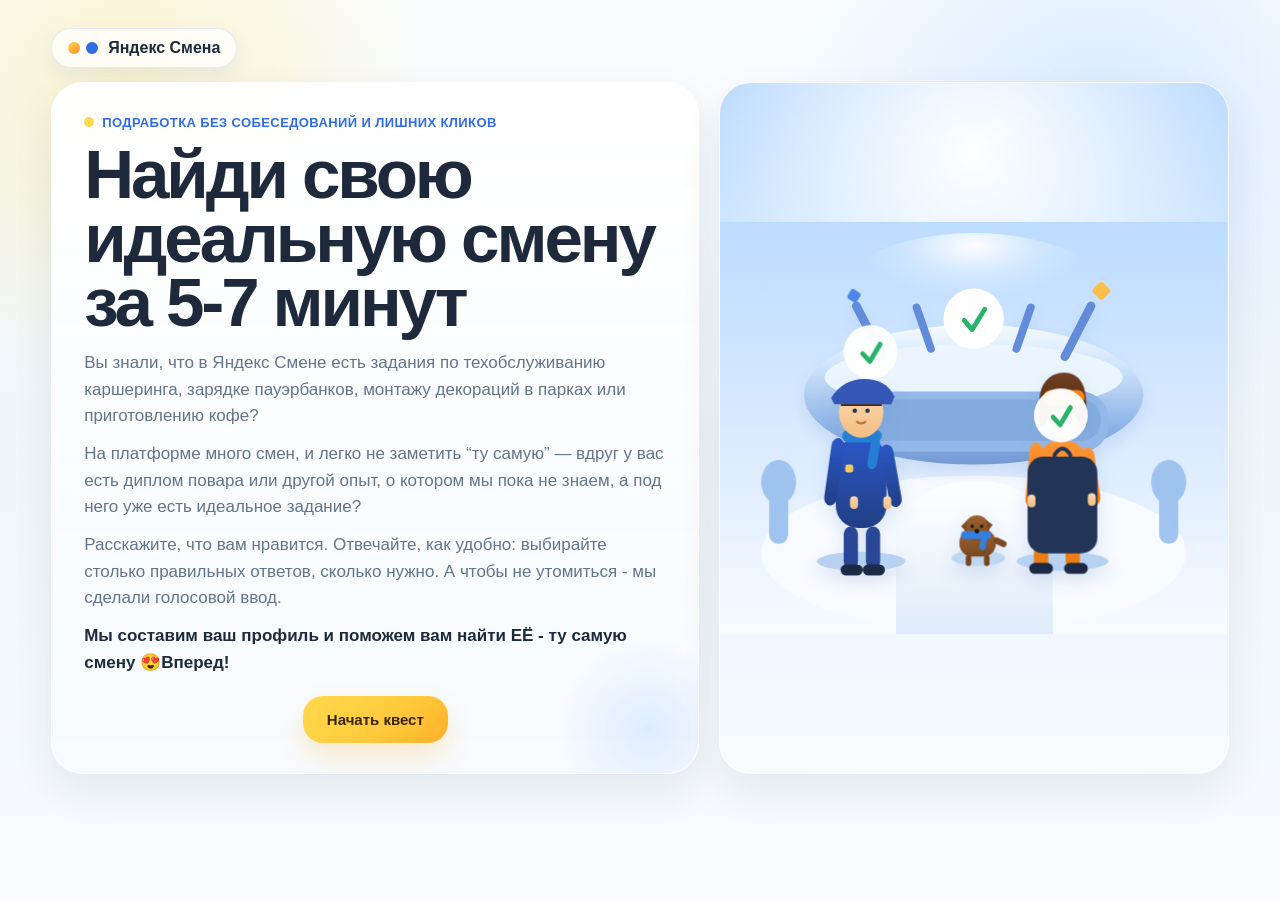
==== site/index.html @ 21cd30de "Update hero intro copy" ====
﻿<!doctype html>
<html lang="ru">
<head>
  <meta charset="UTF-8" />
  <meta name="viewport" content="width=device-width, initial-scale=1.0" />
  <title>Смена Профайлер - ИИ-интервьюер-квест</title>
  <link rel="stylesheet" href="./landing.css" />
</head>
<body>
  <header class="hero">
    <div class="container">
      <div class="brandbar">
        <div class="brandmark">Яндекс Смена</div>
      </div>

      <div class="hero-shell">
        <div class="hero-copy">
          <p class="hero-kicker">Подработка без собеседований и лишних кликов</p>
          <h1>Найди свою идеальную смену за 5-7 минут</h1>
          <div class="hero-story">
            <p>Вы знали, что в Яндекс Смене есть задания по техобслуживанию каршеринга, зарядке пауэрбанков, монтажу декораций в парках или приготовлению кофе?</p>
            <p>На платформе много смен, и легко не заметить “ту самую” — вдруг у вас есть диплом повара или другой опыт, о котором мы пока не знаем, а под него уже есть идеальное задание?</p>
            <p>Расскажите, что вам нравится. Отвечайте, как удобно: выбирайте столько правильных ответов, сколько нужно. А чтобы не утомиться - мы сделали голосовой ввод.</p>
            <p class="hero-story-accent">Мы составим ваш профиль и поможем вам найти ЕЁ - ту самую смену 😍Вперед!</p>
          </div>

          <div class="hero-actions">
            <button id="startBtn" class="btn btn-primary">Начать квест</button>
          </div>
        </div>

                <div class="hero-scene" aria-hidden="true">
          <svg class="hero-illustration" viewBox="0 0 640 520" role="presentation" xmlns="http://www.w3.org/2000/svg">
            <defs>
              <linearGradient id="skyGrad" x1="0" y1="0" x2="0" y2="1">
                <stop offset="0%" stop-color="#bcdcff"/>
                <stop offset="55%" stop-color="#dcebff"/>
                <stop offset="100%" stop-color="#f7fbff"/>
              </linearGradient>
              <radialGradient id="sunGlow" cx="50%" cy="10%" r="42%">
                <stop offset="0%" stop-color="#ffffff" stop-opacity="0.95"/>
                <stop offset="55%" stop-color="#ffffff" stop-opacity="0.28"/>
                <stop offset="100%" stop-color="#ffffff" stop-opacity="0"/>
              </radialGradient>
              <linearGradient id="stadiumGrad" x1="0" y1="0" x2="0" y2="1">
                <stop offset="0%" stop-color="#f8fdff"/>
                <stop offset="30%" stop-color="#cfe3fb"/>
                <stop offset="72%" stop-color="#89b1e5"/>
                <stop offset="100%" stop-color="#6e96d1"/>
              </linearGradient>
              <linearGradient id="pathGrad" x1="0" y1="0" x2="0" y2="1">
                <stop offset="0%" stop-color="#ffffff" stop-opacity="0.84"/>
                <stop offset="100%" stop-color="#ddeaf9" stop-opacity="0.94"/>
              </linearGradient>
              <linearGradient id="coatBlue" x1="0" y1="0" x2="0" y2="1">
                <stop offset="0%" stop-color="#2c58c8"/>
                <stop offset="100%" stop-color="#213f85"/>
              </linearGradient>
              <linearGradient id="coatOrange" x1="0" y1="0" x2="0" y2="1">
                <stop offset="0%" stop-color="#ff9636"/>
                <stop offset="100%" stop-color="#ec6f07"/>
              </linearGradient>
              <linearGradient id="skinGrad" x1="0" y1="0" x2="0" y2="1">
                <stop offset="0%" stop-color="#ffd9af"/>
                <stop offset="100%" stop-color="#f2bf84"/>
              </linearGradient>
              <linearGradient id="hairBrown" x1="0" y1="0" x2="0" y2="1">
                <stop offset="0%" stop-color="#6f4122"/>
                <stop offset="100%" stop-color="#4d2712"/>
              </linearGradient>
              <linearGradient id="dogBrown" x1="0" y1="0" x2="0" y2="1">
                <stop offset="0%" stop-color="#9d622e"/>
                <stop offset="100%" stop-color="#7a4a23"/>
              </linearGradient>
              <filter id="softShadow" x="-20%" y="-20%" width="140%" height="140%">
                <feDropShadow dx="0" dy="10" stdDeviation="10" flood-color="#5a84bc" flood-opacity="0.18"/>
              </filter>
            </defs>
            <rect width="640" height="520" fill="url(#skyGrad)"/>
            <ellipse cx="320" cy="92" rx="170" ry="78" fill="url(#sunGlow)"/>
            <ellipse cx="320" cy="418" rx="268" ry="98" fill="#f8fbff" opacity="0.95"/>
            <path d="M222 372C272 312 370 310 420 372V520H222Z" fill="url(#pathGrad)" opacity="0.98"/>
            <g opacity="0.94" filter="url(#softShadow)">
              <ellipse cx="320" cy="218" rx="214" ry="88" fill="url(#stadiumGrad)"/>
              <ellipse cx="320" cy="196" rx="188" ry="42" fill="#edf6ff"/>
              <rect x="150" y="214" width="340" height="76" rx="34" fill="#8eb5e7"/>
              <rect x="160" y="224" width="320" height="52" rx="24" fill="#7aa5dd" opacity="0.72"/>
              <path d="M205 170L172 106" stroke="#5b87d8" stroke-width="11" stroke-linecap="round"/>
              <path d="M435 170L468 106" stroke="#5b87d8" stroke-width="11" stroke-linecap="round"/>
              <path d="M266 160L248 108" stroke="#5b87d8" stroke-width="10" stroke-linecap="round"/>
              <path d="M374 160L392 108" stroke="#5b87d8" stroke-width="10" stroke-linecap="round"/>
            </g>
            <g opacity="0.95">
              <g transform="translate(62 334)">
                <rect x="0" y="0" width="24" height="72" rx="12" fill="#9bc0ef"/>
                <ellipse cx="12" cy="-6" rx="22" ry="28" fill="#9bc0ef"/>
              </g>
              <g transform="translate(554 334)">
                <rect x="0" y="0" width="24" height="72" rx="12" fill="#9bc0ef"/>
                <ellipse cx="12" cy="-6" rx="22" ry="28" fill="#9bc0ef"/>
              </g>
            </g>
            <g filter="url(#softShadow)">
              <g transform="translate(112 232)">
                <ellipse cx="66" cy="196" rx="56" ry="12" fill="#b7d1f0"/>
                <rect x="34" y="40" width="64" height="114" rx="28" fill="url(#coatBlue)"/>
                <rect x="24" y="40" width="16" height="86" rx="10" fill="url(#coatBlue)" transform="rotate(8 32 83)"/>
                <rect x="96" y="48" width="16" height="80" rx="10" fill="url(#coatBlue)" transform="rotate(-10 104 88)"/>
                <rect x="44" y="152" width="18" height="54" rx="10" fill="#294697"/>
                <rect x="72" y="152" width="18" height="54" rx="10" fill="#294697"/>
                <rect x="40" y="200" width="28" height="14" rx="7" fill="#1d2a45"/>
                <rect x="68" y="200" width="28" height="14" rx="7" fill="#1d2a45"/>
                <rect x="42" y="30" width="50" height="16" rx="8" fill="#277fd4"/>
                <rect x="76" y="40" width="12" height="40" rx="8" fill="#277fd4" transform="rotate(10 82 60)"/>
                <ellipse cx="66" cy="8" rx="28" ry="32" fill="url(#skinGrad)"/>
                <path d="M40 0C44 -16 56 -24 70 -24C84 -24 95 -16 92 0Z" fill="url(#hairBrown)"/>
                <path d="M28 -10C38 -26 52 -34 70 -34C87 -34 100 -28 108 -12L104 -2H32Z" fill="#3558b7"/>
                <circle cx="58" cy="6" r="2.8" fill="#1f3452"/>
                <circle cx="74" cy="6" r="2.8" fill="#1f3452"/>
                <path d="M61 20Q66 24 71 20" stroke="#c66d49" stroke-width="3" stroke-linecap="round" fill="none"/>
                <rect x="52" y="114" width="10" height="16" rx="5" fill="url(#skinGrad)"/>
                <rect x="94" y="114" width="10" height="16" rx="5" fill="url(#skinGrad)"/>
                <rect x="46" y="74" width="10" height="10" rx="3" fill="#f4ca59"/>
              </g>
              <g transform="translate(360 222)">
                <ellipse cx="72" cy="206" rx="58" ry="12" fill="#b7d1f0"/>
                <rect x="40" y="54" width="64" height="104" rx="28" fill="url(#coatOrange)"/>
                <rect x="28" y="56" width="16" height="82" rx="10" fill="url(#coatOrange)" transform="rotate(5 36 97)"/>
                <rect x="100" y="62" width="16" height="74" rx="10" fill="url(#coatOrange)" transform="rotate(-8 108 99)"/>
                <rect x="36" y="164" width="18" height="52" rx="10" fill="#ec7b16"/>
                <rect x="76" y="164" width="18" height="52" rx="10" fill="#ec7b16"/>
                <rect x="30" y="208" width="30" height="14" rx="7" fill="#1d2a45"/>
                <rect x="74" y="208" width="30" height="14" rx="7" fill="#1d2a45"/>
                <ellipse cx="72" cy="16" rx="28" ry="32" fill="url(#skinGrad)"/>
                <path d="M43 4C43 -18 56 -32 74 -32C92 -32 102 -18 102 6V34H94C90 22 84 14 72 14C60 14 54 22 50 34H43Z" fill="url(#hairBrown)"/>
                <rect x="48" y="-10" width="52" height="18" rx="9" fill="#ff8518"/>
                <rect x="28" y="74" width="88" height="122" rx="20" fill="#203457"/>
                <path d="M62 72Q72 56 82 72" stroke="#203457" stroke-width="5" fill="none" stroke-linecap="round"/>
                <circle cx="64" cy="16" r="2.8" fill="#1f3452"/>
                <circle cx="80" cy="16" r="2.8" fill="#1f3452"/>
                <path d="M66 30Q72 34 79 30" stroke="#ca7057" stroke-width="3" stroke-linecap="round" fill="none"/>
                <rect x="28" y="122" width="10" height="16" rx="5" fill="url(#skinGrad)"/>
                <rect x="104" y="120" width="10" height="16" rx="5" fill="url(#skinGrad)"/>
              </g>
              <g transform="translate(292 372)">
                <ellipse cx="34" cy="52" rx="34" ry="10" fill="#bfd6f1"/>
                <rect x="10" y="16" width="46" height="34" rx="16" fill="url(#dogBrown)"/>
                <circle cx="32" cy="14" r="16" fill="url(#dogBrown)"/>
                <path d="M20 4L12 12L18 18Z" fill="#7c4a21"/>
                <path d="M44 4L52 10L46 18Z" fill="#7c4a21"/>
                <rect x="12" y="18" width="38" height="10" rx="5" fill="#347fe1"/>
                <rect x="36" y="24" width="8" height="18" rx="4" fill="#347fe1" transform="rotate(10 40 33)"/>
                <circle cx="26" cy="12" r="2.2" fill="#23170e"/>
                <circle cx="38" cy="12" r="2.2" fill="#23170e"/>
                <circle cx="32" cy="18" r="3" fill="#23170e"/>
                <rect x="18" y="48" width="7" height="14" rx="4" fill="#74441e"/>
                <rect x="41" y="48" width="7" height="14" rx="4" fill="#74441e"/>
                <rect x="52" y="28" width="18" height="8" rx="4" fill="#7c4a21" transform="rotate(26 61 32)"/>
              </g>
            </g>
            <g>
              <g transform="translate(190 164)">
                <circle r="34" fill="#ffffff" opacity="0.96"/>
                <path d="M-10 2L-1 12L12 -10" fill="none" stroke="#27b36a" stroke-width="6" stroke-linecap="round" stroke-linejoin="round"/>
              </g>
              <g transform="translate(430 244)">
                <circle r="34" fill="#ffffff" opacity="0.96"/>
                <path d="M-10 2L-1 12L12 -10" fill="none" stroke="#27b36a" stroke-width="6" stroke-linecap="round" stroke-linejoin="round"/>
              </g>
              <g transform="translate(320 122)">
                <circle r="38" fill="#ffffff" opacity="0.98"/>
                <path d="M-12 2L-2 14L14 -12" fill="none" stroke="#27b36a" stroke-width="6" stroke-linecap="round" stroke-linejoin="round"/>
              </g>
            </g>
            <rect x="472" y="78" width="18" height="18" rx="4" fill="#ffbf47" transform="rotate(45 481 87)"/>
            <rect x="162" y="86" width="14" height="14" rx="3" fill="#4d87e8" transform="rotate(32 169 93)"/>
          </svg>
        </div>
      </div>
    </div>
  </header>

  <main class="container main-shell">
    <section class="section hidden" id="quizSection">
      <div class="quiz-card">
        <div class="quiz-head">
          <div>
            <h2 id="questionTitle">Вопрос</h2>
            <p id="questionHint" class="muted">Выбери один вариант</p>
          </div>
          <div class="progress-block">
            <span id="progressText">1/16</span>
            <div class="progress"><span id="progressBar"></span></div>
          </div>
        </div>

        <div id="badges" class="badges"></div>
        <div id="options" class="options"></div>

        <div id="inputWrap" class="input-wrap hidden">
          <div class="suggest-input">
            <textarea id="textAnswer" class="text-answer text-area-answer" autocomplete="address-level2" rows="1"></textarea>
            <div id="cityAutocomplete" class="autocomplete hidden"></div>
          </div>
          <div id="voiceControls" class="voice-controls hidden">
            <button id="voiceBtn" class="btn btn-ghost" type="button">Голосовой ответ</button>
            <span id="voiceStatus" class="inline-note">Можно надиктовать ответ голосом</span>
          </div>
          <div class="text-actions">
            <button id="skipTextBtn" class="btn btn-ghost hidden" type="button">Пропустить</button>
            <button id="textNextBtn" class="btn btn-primary">Продолжить</button>
          </div>
        </div>

        <div id="multiActions" class="multi-actions hidden">
          <button id="doneMultiBtn" class="btn btn-primary">Готово</button>
        </div>
      </div>
    </section>

    <section class="section hidden" id="resultSection">
      <div class="result-grid">
        <article class="tile large tile-profile">
          <p class="eyebrow">Твой профиль</p>
          <h2 id="profileName"></h2>
          <p id="profileDesc"></p>

          <div class="stats">
            <div><span>Доход (4 смены/нед)</span><strong id="incomeForecast"></strong></div>
            <div><span>Готовность к обучению</span><strong id="trainReadiness"></strong></div>
            <div><span>Уровень совпадения топ-роли</span><strong id="topScore"></strong></div>
          </div>

          <div class="result-actions">
            <button id="editLocationBtn" class="btn btn-ghost">Изменить город</button>
            <button id="restartBtn" class="btn btn-ghost">Пройти заново</button>
          </div>

          <div id="locationEditor" class="location-editor hidden">
            <div class="location-editor-grid">
              <div class="suggest-input">
                <input id="resultCityInput" class="text-answer" type="text" autocomplete="address-level2" placeholder="Город" />
                <div id="resultCityAutocomplete" class="autocomplete hidden"></div>
              </div>
            </div>
            <div class="location-editor-actions">
              <button id="saveLocationBtn" class="btn btn-primary">Обновить ссылку на смены</button>
              <button id="cancelLocationBtn" class="btn btn-ghost">Отмена</button>
            </div>
          </div>
        </article>

        <article class="tile tile-radar">
          <h3>Кружок самопознания</h3>
          <p class="muted">Пять осей твоего профиля: нагрузка, общение, цифра, стабильность и готовность учиться.</p>
          <canvas id="radar" width="320" height="260"></canvas>
        </article>
      </div>

      <div class="tile large result-section-block" id="recommendations"></div>
      <div class="tile large result-section-block" id="familyFit"></div>
      <div class="tile large result-section-block" id="realShifts"></div>
      <div class="tile large hidden fallback" id="fallbackBox"></div>
    </section>
  </main>

  <script src="./landing.js"></script>
</body>
</html>
---- site/landing.css ----
﻿:root {
  --bg: #f4f8fc;
  --ink: #1e2a3b;
  --muted: #64748b;
  --line: rgba(30, 42, 59, 0.1);
  --brand-blue: #9ec8ff;
  --brand-blue-deep: #2f6ce5;
  --brand-blue-soft: #e9f3ff;
  --brand-orange: #ff8b29;
  --brand-orange-deep: #f06b00;
  --brand-yellow: #ffd84d;
  --brand-green: #27b36a;
  --shadow-soft: 0 20px 50px rgba(52, 95, 160, 0.12);
  --shadow-card: 0 18px 40px rgba(30, 42, 59, 0.08);
}

* { box-sizing: border-box; }
html { scroll-behavior: smooth; }

body {
  margin: 0;
  color: var(--ink);
  font-family: "Segoe UI", "Trebuchet MS", sans-serif;
  background:
    radial-gradient(circle at 10% 10%, rgba(255, 216, 77, 0.28) 0%, transparent 22%),
    radial-gradient(circle at 86% 14%, rgba(158, 200, 255, 0.35) 0%, transparent 24%),
    linear-gradient(180deg, #fafdff 0%, #eef5fb 50%, #f8fbff 100%);
  min-height: 100vh;
}

body::before {
  content: "";
  position: fixed;
  inset: 0;
  pointer-events: none;
  background-image:
    radial-gradient(circle, rgba(255,255,255,0.8) 0 2px, transparent 3px),
    radial-gradient(circle, rgba(255,255,255,0.5) 0 1px, transparent 2px);
  background-size: 140px 140px, 84px 84px;
  background-position: 0 0, 28px 18px;
  opacity: 0.18;
}

.container {
  width: min(1180px, 92vw);
  margin: 0 auto;
}

.hero {
  padding: 28px 0 20px;
}

.brandbar {
  display: flex;
  align-items: center;
  justify-content: flex-start;
  gap: 12px;
  margin-bottom: 14px;
}

.brandmark {
  display: inline-flex;
  align-items: center;
  gap: 10px;
  padding: 10px 16px;
  border-radius: 999px;
  background: rgba(255,255,255,0.76);
  border: 1px solid rgba(47, 108, 229, 0.12);
  box-shadow: 0 8px 18px rgba(47, 108, 229, 0.08);
  font-weight: 800;
}

.brandmark::before {
  content: "";
  width: 12px;
  height: 12px;
  border-radius: 50%;
  background: linear-gradient(135deg, var(--brand-yellow), var(--brand-orange));
  box-shadow: 18px 0 0 var(--brand-blue-deep);
  margin-right: 18px;
}

.hero-shell {
  display: grid;
  grid-template-columns: minmax(0, 1.12fr) minmax(340px, 0.88fr);
  gap: 20px;
  align-items: stretch;
}

.hero-copy,
.hero-scene,
.quiz-card,
.tile {
  position: relative;
  overflow: hidden;
  border-radius: 32px;
  border: 1px solid rgba(255,255,255,0.84);
  box-shadow: var(--shadow-card);
}

.hero-copy {
  padding: 30px 32px;
  background: linear-gradient(180deg, rgba(255,255,255,0.97) 0%, rgba(246,250,255,0.93) 100%);
}

.hero-copy::after {
  content: "";
  position: absolute;
  right: -40px;
  bottom: -46px;
  width: 180px;
  height: 180px;
  border-radius: 50%;
  background: radial-gradient(circle, rgba(158, 200, 255, 0.28) 0%, transparent 72%);
}

.hero-kicker {
  margin: 0 0 12px;
  display: inline-flex;
  align-items: center;
  gap: 8px;
  color: var(--brand-blue-deep);
  font-size: 13px;
  font-weight: 800;
  letter-spacing: 0.03em;
  text-transform: uppercase;
}

.hero-kicker::before {
  content: "";
  width: 10px;
  height: 10px;
  border-radius: 50%;
  background: var(--brand-yellow);
}

h1 {
  margin: 0 0 12px;
  max-width: 720px;
  font-size: clamp(42px, 5.4vw, 70px);
  line-height: 0.93;
  letter-spacing: -0.045em;
}

.subtitle {
  margin: 0;
  max-width: 640px;
  color: var(--muted);
  font-size: 18px;
  line-height: 1.42;
}

.hero-story {
  margin-top: 16px;
  display: grid;
  gap: 12px;
  max-width: 700px;
}

.hero-story p {
  margin: 0;
  color: var(--muted);
  font-size: 17px;
  line-height: 1.55;
}

.hero-story-accent {
  color: var(--ink) !important;
  font-weight: 700;
}

.hero-pills,
.hero-stats {
  display: flex;
  flex-wrap: wrap;
  gap: 10px;
}

.hero-pills {
  margin-top: 18px;
  flex-wrap: nowrap;
}

.hero-pills span,
.eyebrow {
  display: inline-flex;
  align-items: center;
  gap: 8px;
  padding: 10px 14px;
  border-radius: 999px;
  background: rgba(255,255,255,0.88);
  border: 1px solid rgba(47, 108, 229, 0.12);
  color: #365173;
  font-size: 14px;
  font-weight: 700;
}

.hero-stats {
  margin-top: 18px;
  display: grid;
  grid-template-columns: repeat(3, minmax(0, 1fr));
  gap: 10px;
}

.hero-stats div {
  min-width: 0;
  padding: 12px 14px;
  border-radius: 20px;
  background: rgba(255,255,255,0.88);
  border: 1px solid rgba(47, 108, 229, 0.08);
}

.hero-stats strong,
.hero-stats span {
  display: block;
}

.hero-stats strong {
  font-size: 18px;
}

.hero-stats span {
  margin-top: 4px;
  color: var(--muted);
  font-size: 12px;
}

.hero-actions {
  display: flex;
  gap: 12px;
  margin-top: 20px;
  justify-content: center;
}

.hero-scene {
  min-height: 440px;
  background:
    radial-gradient(circle at 50% 10%, rgba(255,255,255,0.98) 0%, rgba(255,255,255,0.5) 20%, transparent 38%),
    linear-gradient(180deg, #bedcff 0%, #d6eaff 30%, #eaf4ff 62%, #f8fbff 100%);
}

.hero-illustration {
  display: block;
  width: 100%;
  height: 100%;
  min-height: 416px;
}

.scene-sky-glow {
  position: absolute;
  left: 50%;
  top: 18px;
  width: 280px;
  height: 140px;
  transform: translateX(-50%);
  border-radius: 50%;
  background: radial-gradient(circle, rgba(255,255,255,0.95) 0%, rgba(255,255,255,0.18) 60%, transparent 75%);
}

.scene-stadium {
  position: absolute;
  left: 50%;
  top: 126px;
  width: 80%;
  height: 178px;
  transform: translateX(-50%);
  border-radius: 50% 50% 38% 38% / 34% 34% 42% 42%;
  background: linear-gradient(180deg, #fbfeff 0%, #d4e6fb 26%, #8fb7ea 72%, #6f9bd3 100%);
  box-shadow: inset 0 -18px 0 rgba(47, 108, 229, 0.14);
}

.scene-roof {
  position: absolute;
  top: 84px;
  width: 12px;
  height: 86px;
  border-radius: 999px;
  background: linear-gradient(180deg, #7ea9e6, #4f82d5);
}

.roof-left { left: 34%; transform: rotate(24deg); }
.roof-right { right: 34%; transform: rotate(-24deg); }

.scene-ground {
  position: absolute;
  inset: auto 8% 0;
  height: 46%;
  border-radius: 50% 50% 0 0 / 32% 32% 0 0;
  background:
    radial-gradient(circle at 20% 16%, rgba(255,255,255,0.95) 0%, rgba(255,255,255,0.35) 18%, transparent 36%),
    linear-gradient(180deg, rgba(255,255,255,0.78) 0%, rgba(223,239,255,0.88) 70%, rgba(214,232,250,0.92) 100%);
}

.scene-path {
  position: absolute;
  left: 50%;
  bottom: 0;
  width: 48%;
  height: 38%;
  transform: translateX(-50%);
  background: linear-gradient(180deg, rgba(255,255,255,0.7) 0%, rgba(236,243,252,0.9) 100%);
  border-radius: 50% 50% 0 0 / 26% 26% 0 0;
  filter: blur(0.2px);
}

.scene-tree {
  position: absolute;
  bottom: 86px;
  width: 44px;
  height: 110px;
}

.scene-tree::before,
.scene-tree::after {
  content: "";
  position: absolute;
}

.scene-tree::before {
  bottom: 0;
  left: 18px;
  width: 8px;
  height: 60px;
  border-radius: 999px;
  background: #7399c8;
}

.scene-tree::after {
  top: 0;
  left: 0;
  width: 44px;
  height: 52px;
  border-radius: 50%;
  background: linear-gradient(180deg, #b4d6ff, #96bdea);
}

.tree-left { left: 18px; }
.tree-right { right: 20px; }

.scene-card {
  position: absolute;
  display: flex;
  gap: 12px;
  align-items: center;
  padding: 14px 16px;
  border-radius: 22px;
  background: rgba(255,255,255,0.95);
  border: 1px solid rgba(255,255,255,0.9);
  box-shadow: 0 18px 30px rgba(62, 104, 164, 0.16);
}

.scene-card strong,
.scene-card span {
  display: block;
}

.scene-card strong {
  font-size: 16px;
}

.scene-card span {
  margin-top: 4px;
  color: var(--muted);
  font-size: 13px;
  line-height: 1.35;
}

.scene-check,
.scene-bubble {
  display: grid;
  place-items: center;
  border-radius: 50%;
  font-weight: 900;
}

.scene-check {
  width: 46px;
  height: 46px;
  background: linear-gradient(135deg, #ebfff6, #d8ffeb);
  color: var(--brand-green);
  font-size: 26px;
  flex: 0 0 auto;
}

.scene-bubble {
  position: absolute;
  width: 64px;
  height: 64px;
  background: rgba(255,255,255,0.96);
  color: var(--brand-green);
  box-shadow: 0 14px 24px rgba(62, 104, 164, 0.14);
  font-size: 30px;
}

.bubble-left { left: 164px; top: 178px; }
.bubble-right { right: 142px; top: 234px; }
.bubble-center { left: 50%; top: 102px; transform: translateX(-50%); width: 74px; height: 74px; }

.scene-worker {
  position: absolute;
  bottom: 30px;
  width: 160px;
  height: 290px;
}

.worker-left {
  left: 66px;
}

.worker-right {
  right: 52px;
}

.worker-female .worker-head {
  transform: rotate(2deg);
}

.worker-female .worker-hair {
  top: 18px;
  left: 46px;
  width: 60px;
  height: 48px;
  border-radius: 26px 24px 18px 18px;
  background: linear-gradient(180deg, #6b3a1b 0%, #4d2712 100%);
}

.worker-female .worker-hair::before,
.worker-female .worker-hair::after {
  content: "";
  position: absolute;
  top: 14px;
  width: 14px;
  height: 34px;
  border-radius: 12px;
  background: linear-gradient(180deg, #6b3a1b 0%, #4d2712 100%);
}

.worker-female .worker-hair::before {
  left: -2px;
  transform: rotate(8deg);
}

.worker-female .worker-hair::after {
  right: -4px;
  transform: rotate(-8deg);
}

.worker-left {
  transform: rotate(-1deg);
}

.worker-right {
  transform: rotate(1.5deg);
}

.scene-worker span,
.scene-pet span {
  position: absolute;
  display: block;
}

.worker-head {
  top: 18px;
  left: 48px;
  width: 62px;
  height: 72px;
  border-radius: 46% 46% 42% 42%;
  background: linear-gradient(180deg, #ffd8ae 0%, #f2bf84 100%);
  box-shadow:
    inset 0 -8px 0 rgba(0, 0, 0, 0.05),
    inset 0 -18px 16px rgba(208, 137, 84, 0.18);
  z-index: 4;
}

.worker-left .worker-head {
  transform: rotate(-3deg);
}

.worker-right .worker-head {
  transform: rotate(2deg);
}

.worker-hair {
  top: 21px;
  left: 52px;
  width: 52px;
  height: 24px;
  border-radius: 24px 24px 10px 16px;
  background: linear-gradient(180deg, #6d4122 0%, #4b2912 100%);
  z-index: 5;
}

.worker-cap {
  top: 4px;
  left: 38px;
  width: 82px;
  height: 38px;
  border-radius: 999px 999px 20px 20px;
  z-index: 6;
}

.worker-left .worker-cap {
  background: linear-gradient(180deg, #3658b5 0%, #294697 100%);
}

.worker-right .worker-cap {
  background: linear-gradient(180deg, #ff9d3e 0%, #ef6e08 100%);
}

.worker-female .worker-cap {
  top: 8px;
  left: 42px;
  width: 76px;
  height: 24px;
  border-radius: 999px;
  box-shadow: 0 8px 0 rgba(210, 98, 8, 0.16);
}

.worker-body {
  top: 86px;
  left: 28px;
  width: 104px;
  height: 146px;
  border-radius: 34px 34px 28px 28px;
  z-index: 2;
}

.worker-left .worker-body {
  background: linear-gradient(180deg, #2b59cc 0%, #224699 100%);
}

.worker-right .worker-body {
  background: linear-gradient(180deg, #ff9734 0%, #f1760d 100%);
}

.worker-left .worker-body {
  box-shadow: inset 0 -12px 0 rgba(17, 37, 80, 0.18);
}

.worker-right .worker-body {
  box-shadow: inset 0 -12px 0 rgba(159, 76, 7, 0.16);
}

.worker-body::before,
.worker-body::after {
  content: "";
  position: absolute;
}

.worker-body::before {
  left: 50%;
  top: 24px;
  width: 48px;
  height: 58px;
  transform: translateX(-50%);
  border-radius: 0 0 22px 22px;
  background: rgba(255,255,255,0.1);
}

.worker-body::after {
  left: 18px;
  top: 44px;
  width: 14px;
  height: 14px;
  border-radius: 4px;
  background: rgba(255, 208, 97, 0.86);
  box-shadow: 52px 8px 0 rgba(255,255,255,0.18);
}

.worker-face {
  top: 42px;
  left: 62px;
  width: 34px;
  height: 28px;
  z-index: 7;
}

.face-eye {
  top: 7px;
  width: 6px;
  height: 8px;
  border-radius: 50%;
  background: #243652;
  box-shadow: 0 0 0 2px rgba(255,255,255,0.08);
}

.face-eye.eye-left { left: 6px; }
.face-eye.eye-right { right: 6px; }

.face-nose {
  left: 14px;
  top: 12px;
  width: 6px;
  height: 8px;
  border-radius: 50% 50% 60% 60%;
  background: rgba(209, 143, 92, 0.5);
}

.face-mouth {
  left: 9px;
  bottom: 2px;
  width: 16px;
  height: 8px;
  border-bottom: 3px solid #c06e3c;
  border-radius: 0 0 14px 14px;
}

.worker-left .face-mouth {
  width: 14px;
}

.worker-right .face-mouth {
  width: 18px;
  left: 8px;
}

.worker-female .face-mouth {
  border-bottom-color: #cb6a58;
}

.worker-neck {
  top: 80px;
  left: 66px;
  width: 26px;
  height: 20px;
  border-radius: 0 0 12px 12px;
  background: linear-gradient(180deg, #f2bf84 0%, #e0a76f 100%);
  z-index: 3;
}

.worker-scarf {
  top: 84px;
  left: 44px;
  width: 70px;
  height: 24px;
  border-radius: 16px;
  background: linear-gradient(180deg, #2a88d8 0%, #1465b2 100%);
  z-index: 6;
}

.worker-scarf::before {
  content: "";
  position: absolute;
  left: 46px;
  top: 12px;
  width: 14px;
  height: 42px;
  border-radius: 12px;
  background: linear-gradient(180deg, #2a88d8 0%, #1465b2 100%);
  transform: rotate(10deg);
}

.worker-arm {
  top: 110px;
  width: 24px;
  height: 106px;
  border-radius: 20px;
  z-index: 1;
}

.worker-right .arm-right {
  transform: rotate(-16deg);
}

.worker-left .arm-left {
  transform: rotate(11deg);
}

.worker-left .worker-arm,
.worker-left .worker-leg {
  background: linear-gradient(180deg, #2d57bf 0%, #213f85 100%);
}

.worker-right .worker-arm,
.worker-right .worker-leg {
  background: linear-gradient(180deg, #ff8f2a 0%, #de6606 100%);
}

.arm-left {
  left: 18px;
  transform: rotate(7deg);
}

.arm-right {
  right: 18px;
  transform: rotate(-9deg);
}

.worker-leg {
  top: 216px;
  width: 28px;
  height: 74px;
  border-radius: 18px 18px 12px 12px;
  z-index: 0;
}

.worker-right .leg-left {
  left: 42px;
  transform: rotate(2deg);
}

.worker-right .leg-right {
  right: 40px;
  transform: rotate(-3deg);
}

.leg-left {
  left: 44px;
}

.leg-right {
  right: 42px;
}

.worker-hand {
  top: 196px;
  width: 16px;
  height: 20px;
  border-radius: 10px;
  background: linear-gradient(180deg, #ffd8ae 0%, #f0bd82 100%);
  z-index: 3;
}

.hand-left { left: 16px; }
.hand-right { right: 16px; }

.worker-right .hand-right {
  top: 192px;
}

.worker-female .arm-left {
  transform: rotate(5deg);
}

.worker-female .arm-right {
  transform: rotate(-10deg);
}

.worker-shoe {
  top: 280px;
  width: 34px;
  height: 14px;
  border-radius: 14px 10px 12px 12px;
  background: linear-gradient(180deg, #1c2a44 0%, #10192a 100%);
  z-index: 1;
}

.shoe-left { left: 36px; }
.shoe-right { right: 34px; }

.worker-apron {
  top: 116px;
  left: 34px;
  width: 92px;
  height: 118px;
  border-radius: 18px 18px 22px 22px;
  background: linear-gradient(180deg, rgba(27, 45, 74, 0.96) 0%, rgba(20, 31, 52, 0.96) 100%);
  z-index: 3;
}

.worker-apron::before {
  content: "";
  position: absolute;
  left: 50%;
  top: -10px;
  width: 36px;
  height: 22px;
  transform: translateX(-50%);
  border: 4px solid #203659;
  border-bottom: none;
  border-radius: 20px 20px 0 0;
}

.worker-female .worker-apron {
  top: 114px;
  left: 30px;
  width: 96px;
  border-radius: 22px 22px 26px 26px;
}

.scene-pet {
  position: absolute;
  left: 226px;
  bottom: 22px;
  width: 92px;
  height: 96px;
  transform: rotate(-2deg);
}

.scene-stadium {
  top: 104px;
}

.scene-roof {
  top: 60px;
}

.scene-spark {
  position: absolute;
  width: 18px;
  height: 18px;
  border-radius: 4px;
  background: linear-gradient(135deg, rgba(255,216,77,0.9), rgba(255,139,41,0.9));
  transform: rotate(45deg);
  box-shadow: 0 0 18px rgba(255, 176, 47, 0.42);
}

.spark-left { top: 54px; right: 132px; }
.spark-right { bottom: 170px; left: 96px; }

.pet-head {
  left: 18px;
  top: 8px;
  width: 42px;
  height: 38px;
  border-radius: 50% 50% 46% 46%;
  background: linear-gradient(180deg, #9d622e 0%, #7e4c24 100%);
  z-index: 3;
}

.pet-ear {
  top: 0;
  width: 14px;
  height: 16px;
  background: #7e4c24;
  z-index: 2;
}

.ear-left {
  left: 20px;
  border-radius: 2px 10px 2px 10px;
  transform: rotate(-22deg);
}

.ear-right {
  left: 44px;
  border-radius: 10px 2px 10px 2px;
  transform: rotate(22deg);
}

.pet-body {
  left: 12px;
  top: 34px;
  width: 60px;
  height: 46px;
  border-radius: 28px 28px 22px 22px;
  background: linear-gradient(180deg, #9d622e 0%, #7a4a23 100%);
  box-shadow: inset 0 -8px 0 rgba(81, 42, 18, 0.16);
}

.pet-face {
  top: 18px;
  left: 25px;
  width: 26px;
  height: 20px;
  z-index: 4;
}

.pet-eye {
  top: 5px;
  width: 4px;
  height: 6px;
  border-radius: 50%;
  background: #23170e;
}

.pet-eye.eye-left { left: 5px; }
.pet-eye.eye-right { right: 5px; }

.pet-nose {
  left: 10px;
  top: 10px;
  width: 6px;
  height: 5px;
  border-radius: 50%;
  background: #23170e;
}

.pet-scarf {
  left: 16px;
  top: 34px;
  width: 52px;
  height: 16px;
  border-radius: 12px;
  background: linear-gradient(180deg, #3f86ea 0%, #235fc0 100%);
  z-index: 5;
}

.pet-scarf::before {
  content: "";
  position: absolute;
  left: 34px;
  top: 8px;
  width: 10px;
  height: 24px;
  border-radius: 8px;
  background: linear-gradient(180deg, #3f86ea 0%, #235fc0 100%);
  transform: rotate(12deg);
}

.pet-leg {
  top: 72px;
  width: 10px;
  height: 20px;
  border-radius: 8px;
  background: #74441e;
}

.leg-front { left: 24px; }
.leg-back { left: 52px; }

.pet-tail {
  right: 0;
  top: 34px;
  width: 26px;
  height: 12px;
  border-radius: 999px;
  background: #7d4b23;
  transform: rotate(34deg);
}

.pet-body::before {
  content: "";
  position: absolute;
  left: 10px;
  top: 8px;
  width: 40px;
  height: 18px;
  border-radius: 14px;
  background: rgba(255,255,255,0.08);
}

.main-shell {
  padding-bottom: 28px;
}

.section {
  margin: 14px 0 22px;
}

.hidden { display: none; }
.muted { color: var(--muted); }
.input-wrap.hidden,
.voice-controls.hidden,
.multi-actions.hidden,
.autocomplete.hidden {
  display: none;
}

.btn {
  border: none;
  border-radius: 20px;
  padding: 15px 24px;
  font-weight: 800;
  font-size: 15px;
  cursor: pointer;
  transition: transform 140ms ease, box-shadow 140ms ease, filter 140ms ease;
}

.btn:hover {
  transform: translateY(-1px);
  filter: brightness(1.01);
}

.btn-primary {
  color: #3a2500;
  background: linear-gradient(135deg, var(--brand-yellow) 0%, #ffcb3d 55%, #ffb129 100%);
  box-shadow: 0 14px 28px rgba(255, 177, 41, 0.24);
}

.btn-ghost {
  color: var(--ink);
  background: rgba(255,255,255,0.92);
  border: 1px solid rgba(30, 42, 59, 0.1);
}

.quiz-card,
.tile {
  background: linear-gradient(180deg, rgba(255,255,255,0.97) 0%, rgba(245,250,255,0.94) 100%);
}

.quiz-card {
  padding: 22px;
  color: var(--ink);
}

.quiz-head {
  display: flex;
  justify-content: space-between;
  gap: 16px;
}

.progress-block {
  width: min(260px, 44vw);
}

.progress {
  width: 100%;
  height: 10px;
  border-radius: 999px;
  background: rgba(47, 108, 229, 0.1);
  overflow: hidden;
}

.progress span {
  display: block;
  height: 100%;
  width: 0;
  background: linear-gradient(90deg, var(--brand-yellow), var(--brand-orange));
}

.options {
  margin-top: 16px;
  display: grid;
  gap: 12px;
}

.options.options-tiled {
  grid-template-columns: repeat(4, minmax(0, 1fr));
  gap: 14px;
}

.option,
.text-answer {
  width: 100%;
  border-radius: 22px;
  font: inherit;
}

.option {
  border: 2px solid transparent;
  padding: 16px 18px;
  background: rgba(255,255,255,0.98);
  color: #19304f;
  text-align: left;
  font-weight: 700;
  cursor: pointer;
  transition: transform 140ms ease, border-color 140ms ease, box-shadow 140ms ease, background 140ms ease;
}

.option:hover {
  transform: translateY(-1px);
  border-color: rgba(255, 177, 41, 0.36);
  background: #fffdf6;
}

.option.selected {
  border-color: var(--brand-orange);
  background: #fff5dd;
  box-shadow: inset 0 0 0 1px rgba(240, 107, 0, 0.1);
}

.options.options-tiled .option {
  min-height: 92px;
  display: flex;
  align-items: flex-start;
  justify-content: flex-start;
  line-height: 1.25;
}

.input-wrap {
  margin-top: 16px;
  display: grid;
  gap: 12px;
}

.suggest-input { position: relative; }

.text-answer {
  border: 2px solid rgba(47, 108, 229, 0.12);
  padding: 16px 18px;
  color: var(--ink);
  background: #fff;
  resize: none;
  overflow: hidden;
}

.text-area-answer {
  min-height: 58px;
  line-height: 1.45;
}

.text-answer:focus {
  outline: none;
  border-color: rgba(240, 107, 0, 0.48);
  box-shadow: 0 0 0 5px rgba(255, 216, 77, 0.25);
}

.autocomplete {
  position: absolute;
  top: calc(100% + 8px);
  left: 0;
  right: 0;
  z-index: 20;
  overflow: hidden;
  border-radius: 22px;
  border: 1px solid rgba(47, 108, 229, 0.12);
  background: rgba(255,255,255,0.98);
  box-shadow: 0 20px 34px rgba(30, 42, 59, 0.12);
}

.autocomplete-item,
.autocomplete-empty {
  padding: 14px 16px;
}

.autocomplete-item {
  width: 100%;
  border: none;
  background: transparent;
  color: #19304f;
  text-align: left;
  font: inherit;
  cursor: pointer;
}

.autocomplete-item:hover {
  background: #fff5dd;
}

.autocomplete-empty {
  color: var(--muted);
  font-size: 14px;
}

.voice-controls,
.text-actions,
.result-actions,
.location-editor-actions {
  display: flex;
  gap: 12px;
  align-items: center;
  flex-wrap: wrap;
}

.text-actions .btn-primary {
  flex: 1;
}

.voice-controls .btn {
  padding: 10px 14px;
}

.voice-controls.is-recording .btn {
  background: #ffe4d5;
  color: #8d2b00;
}

.multi-actions {
  margin-top: 12px;
}

.badges {
  display: flex;
  flex-wrap: wrap;
  gap: 8px;
  margin-top: 14px;
}

.badge,
.tag,
.score-chip {
  display: inline-flex;
  align-items: center;
  border-radius: 999px;
  font-size: 12px;
  font-weight: 700;
}

.badge {
  padding: 6px 12px;
  background: #eef6ff;
  border: 1px solid rgba(47, 108, 229, 0.12);
  color: #345987;
}

.result-grid {
  display: grid;
  grid-template-columns: 1.7fr 1fr;
  gap: 14px;
}

.tile {
  padding: 18px;
}

.tile.large {
  margin-top: 8px;
}

.result-section-block {
  position: relative;
}

.result-section-block::before {
  content: "";
  position: absolute;
  left: 0;
  top: 0;
  width: 100%;
  height: 6px;
  background: linear-gradient(90deg, var(--brand-yellow) 0%, var(--brand-orange) 48%, var(--brand-blue-deep) 100%);
  opacity: 0.9;
}

.section-head {
  display: flex;
  justify-content: space-between;
  gap: 16px;
  align-items: flex-start;
  margin-bottom: 14px;
}

.result-section-block .section-head {
  margin-bottom: 6px;
}

.section-head-copy {
  max-width: 760px;
}

.section-overline {
  margin: 0 0 6px;
  color: var(--brand-blue-deep);
  font-size: 13px;
  font-weight: 800;
  letter-spacing: 0.08em;
  text-transform: uppercase;
}

.section-head h3 {
  margin-bottom: 6px;
}

.section-accent {
  display: inline-flex;
  align-items: center;
  gap: 8px;
  padding: 10px 14px;
  border-radius: 999px;
  background: #fff5dd;
  border: 1px solid rgba(240, 107, 0, 0.14);
  color: #8d4e00;
  font-size: 13px;
  font-weight: 800;
  white-space: nowrap;
}

.tile-profile::after {
  content: "";
  position: absolute;
  inset: auto -80px -120px auto;
  width: 220px;
  height: 220px;
  border-radius: 50%;
  background: radial-gradient(circle, rgba(158, 200, 255, 0.28) 0%, rgba(158, 200, 255, 0) 70%);
  pointer-events: none;
}

.tile-radar canvas {
  margin-top: 2px;
}

.stats {
  margin-top: 12px;
  display: grid;
  gap: 8px;
}

.stats div {
  display: flex;
  justify-content: space-between;
  gap: 12px;
  padding: 10px 14px;
  border-radius: 16px;
  background: rgba(255,255,255,0.84);
  border: 1px solid rgba(47, 108, 229, 0.08);
}

.stats span {
  color: var(--muted);
}

.stats strong {
  font-size: 17px;
}

.location-editor {
  margin-top: 12px;
  padding: 12px;
  border-radius: 20px;
  border: 1px solid rgba(47, 108, 229, 0.1);
  background: linear-gradient(180deg, rgba(233,243,255,0.62) 0%, rgba(255,255,255,0.84) 100%);
}

.location-editor-grid {
  display: grid;
  gap: 8px;
  grid-template-columns: 1fr;
}

.rec-card {
  margin-bottom: 8px;
  padding: 14px;
  border-radius: 20px;
  background: rgba(255,255,255,0.96);
  border: 1px solid rgba(47, 108, 229, 0.08);
  box-shadow: 0 10px 24px rgba(47, 108, 229, 0.05);
}

.role-list,
.family-list {
  display: grid;
  gap: 10px;
}

.family-columns {
  column-count: 3;
  column-gap: 10px;
}

.role-card {
  padding: 14px;
  background:
    radial-gradient(circle at 100% 0, rgba(158, 200, 255, 0.18), transparent 36%),
    linear-gradient(180deg, rgba(255,255,255,0.98) 0%, rgba(245,250,255,0.98) 100%);
}

.role-card-top {
  display: flex;
  justify-content: space-between;
  gap: 12px;
  align-items: center;
  margin-bottom: 10px;
}

.role-family-pill {
  display: inline-flex;
  align-items: center;
  gap: 8px;
  padding: 8px 12px;
  border-radius: 999px;
  background: #edf6ff;
  border: 1px solid rgba(47, 108, 229, 0.12);
  color: #335e8d;
  font-size: 12px;
  font-weight: 800;
  text-transform: uppercase;
  letter-spacing: 0.04em;
}

.role-score {
  display: inline-flex;
  align-items: center;
  justify-content: center;
  min-width: 70px;
  min-height: 38px;
  padding: 0 14px;
  border-radius: 999px;
  background: linear-gradient(135deg, var(--brand-yellow), #ffbf36);
  color: #6e4600;
  font-size: 17px;
  font-weight: 900;
  box-shadow: 0 10px 16px rgba(255, 184, 56, 0.2);
}

.role-lead {
  color: var(--muted);
  font-size: 14px;
}

.role-meta {
  display: grid;
  grid-template-columns: repeat(2, minmax(0, 1fr));
  gap: 8px;
  margin-top: 10px;
}

.role-stat {
  padding: 12px 14px;
  border-radius: 16px;
  background: rgba(255,255,255,0.88);
  border: 1px solid rgba(47, 108, 229, 0.08);
}

.role-stat span,
.role-stat strong {
  display: block;
}

.role-stat span {
  color: var(--muted);
  font-size: 13px;
}

.role-stat strong {
  margin-top: 4px;
  font-size: 17px;
}

.role-tags {
  margin-top: 10px;
}

.rec-card.hero-rec {
  padding: 18px;
}

.rec-card h4 {
  margin: 0 0 10px;
  font-size: 20px;
  line-height: 1.14;
  letter-spacing: -0.02em;
}

.rec-card p {
  margin: 8px 0;
  line-height: 1.45;
}

.tile h3 {
  margin: 0 0 10px;
  font-size: 25px;
  letter-spacing: -0.03em;
}

.tag {
  padding: 6px 12px;
  margin-right: 6px;
  margin-top: 4px;
  background: #edf6ff;
  border: 1px solid rgba(47, 108, 229, 0.12);
  color: #38618f;
}

.score-chip {
  padding: 8px 12px;
  background: #fff5dd;
  color: #8d4e00;
  border: 1px solid rgba(240, 107, 0, 0.16);
}

.rec-head,
.family-row,
.city-link-card {
  display: flex;
  justify-content: space-between;
  gap: 14px;
  align-items: flex-start;
}

.family-row {
  align-items: center;
  margin-bottom: 10px;
}

.family-card {
  padding: 16px 18px;
}

.compact-family-card {
  break-inside: avoid;
  margin: 0 0 12px;
  padding: 12px 14px;
}

.family-copy {
  color: var(--muted);
  font-size: 14px;
}

.compact-family-progress {
  margin-top: 8px;
}

.family-progress {
  height: 10px;
  border-radius: 999px;
  background: rgba(47, 108, 229, 0.1);
  overflow: hidden;
}

.family-progress span {
  display: block;
  height: 100%;
  background: linear-gradient(90deg, var(--brand-yellow), var(--brand-orange));
}

.city-link-card {
  flex-direction: column;
  align-items: flex-start;
  padding: 18px;
  background:
    radial-gradient(circle at 100% 0, rgba(255,216,77,0.18), transparent 34%),
    linear-gradient(180deg, rgba(255,255,255,0.98) 0%, rgba(246,250,255,0.98) 100%);
}

.city-link-top {
  display: flex;
  justify-content: space-between;
  gap: 12px;
  width: 100%;
  align-items: center;
}

.city-link-city {
  display: inline-flex;
  align-items: center;
  padding: 8px 12px;
  border-radius: 999px;
  background: #edf6ff;
  border: 1px solid rgba(47, 108, 229, 0.12);
  color: #335e8d;
  font-size: 12px;
  font-weight: 800;
  text-transform: uppercase;
  letter-spacing: 0.04em;
}

.city-link-card .shift-cta {
  margin-top: 14px;
}

.compact-city-link-card {
  padding: 12px 14px;
  background: linear-gradient(180deg, rgba(255,255,255,0.98) 0%, rgba(246,250,255,0.98) 100%);
}

.compact-city-link-card .shift-cta {
  margin-top: 0;
}

.fallback {
  background: #fff5ee;
  border: 1px dashed rgba(240, 107, 0, 0.36);
}

.inline-note {
  color: var(--muted);
  font-size: 14px;
}

.shift-link {
  color: var(--brand-orange-deep);
  font-weight: 800;
  text-decoration: none;
}

.shift-link:hover {
  text-decoration: underline;
}

.shift-cta {
  display: inline-flex;
  align-items: center;
  justify-content: center;
  min-height: 52px;
  padding: 14px 20px;
  border-radius: 18px;
  background: linear-gradient(135deg, var(--brand-yellow) 0%, #ffcb3d 55%, #ffb129 100%);
  color: #503000;
  box-shadow: 0 12px 22px rgba(255, 177, 41, 0.22);
  text-decoration: none;
  font-weight: 800;
}

.shift-cta::after {
  content: "→";
  margin-left: 10px;
  font-size: 18px;
}

@media (max-width: 1024px) {
  .hero-shell {
    grid-template-columns: 1fr;
  }

  .hero-scene {
    min-height: 380px;
  }

  .role-meta {
    grid-template-columns: 1fr;
  }
}

@media (max-width: 900px) {
  .result-grid {
    grid-template-columns: 1fr;
  }

  .result-actions,
  .location-editor-actions,
  .text-actions,
  .hero-actions {
    flex-direction: column;
    align-items: stretch;
  }

  .btn,
  .text-actions .btn-primary {
    width: 100%;
  }

  .hero-copy {
    padding: 26px;
  }

  .hero-scene {
    min-height: 340px;
  }

  .section-head,
  .city-link-top,
  .role-card-top {
    flex-direction: column;
    align-items: flex-start;
  }

  .family-columns {
    column-count: 2;
  }

  .scene-worker,
  .scene-pet,
  .scene-bubble {
    transform-origin: bottom;
  }

  .scene-worker {
    transform: scale(0.82);
  }

  .scene-pet {
    transform: scale(0.9);
  }

  .worker-scarf {
    left: 38px;
    width: 62px;
  }

  .worker-apron {
    left: 32px;
    width: 84px;
    height: 110px;
  }

  .worker-female .worker-hair {
    width: 56px;
    height: 44px;
  }
}

@media (max-width: 640px) {
  .brandbar {
    flex-direction: column;
    align-items: flex-start;
  }

  h1 {
    font-size: 46px;
  }

  .family-columns {
    column-count: 1;
  }

  .subtitle,
  .hero-story p {
    font-size: 18px;
  }

  .hero-pills,
  .hero-stats {
    gap: 8px;
  }

  .hero-stats {
    grid-template-columns: 1fr;
  }

  .hero-pills span,
  .eyebrow {
    font-size: 13px;
  }

  .hero-copy,
  .hero-scene,
  .quiz-card,
  .tile {
    border-radius: 24px;
  }

  .options.options-tiled {
    grid-template-columns: repeat(2, minmax(0, 1fr));
  }

  .bubble-left {
    left: 132px;
    top: 172px;
  }

  .bubble-right {
    right: 96px;
    top: 214px;
  }

  .bubble-center {
    top: 94px;
  }

  .worker-left {
    left: 38px;
  }

  .worker-right {
    right: 28px;
  }

  .scene-pet {
    left: 150px;
  }

  .scene-stadium {
    top: 96px;
  }

  .scene-roof {
    top: 52px;
  }

  .worker-scarf {
    top: 86px;
    left: 48px;
    width: 58px;
    height: 20px;
  }

  .worker-scarf::before {
    left: 36px;
    height: 30px;
  }

  .worker-apron {
    top: 122px;
    left: 36px;
    width: 78px;
    height: 98px;
  }

  .worker-female .worker-hair {
    width: 54px;
    height: 42px;
    left: 50px;
  }

  .worker-shoe {
    top: 276px;
    width: 28px;
  }

  .scene-pet {
    transform: scale(0.78);
    transform-origin: bottom left;
  }
}
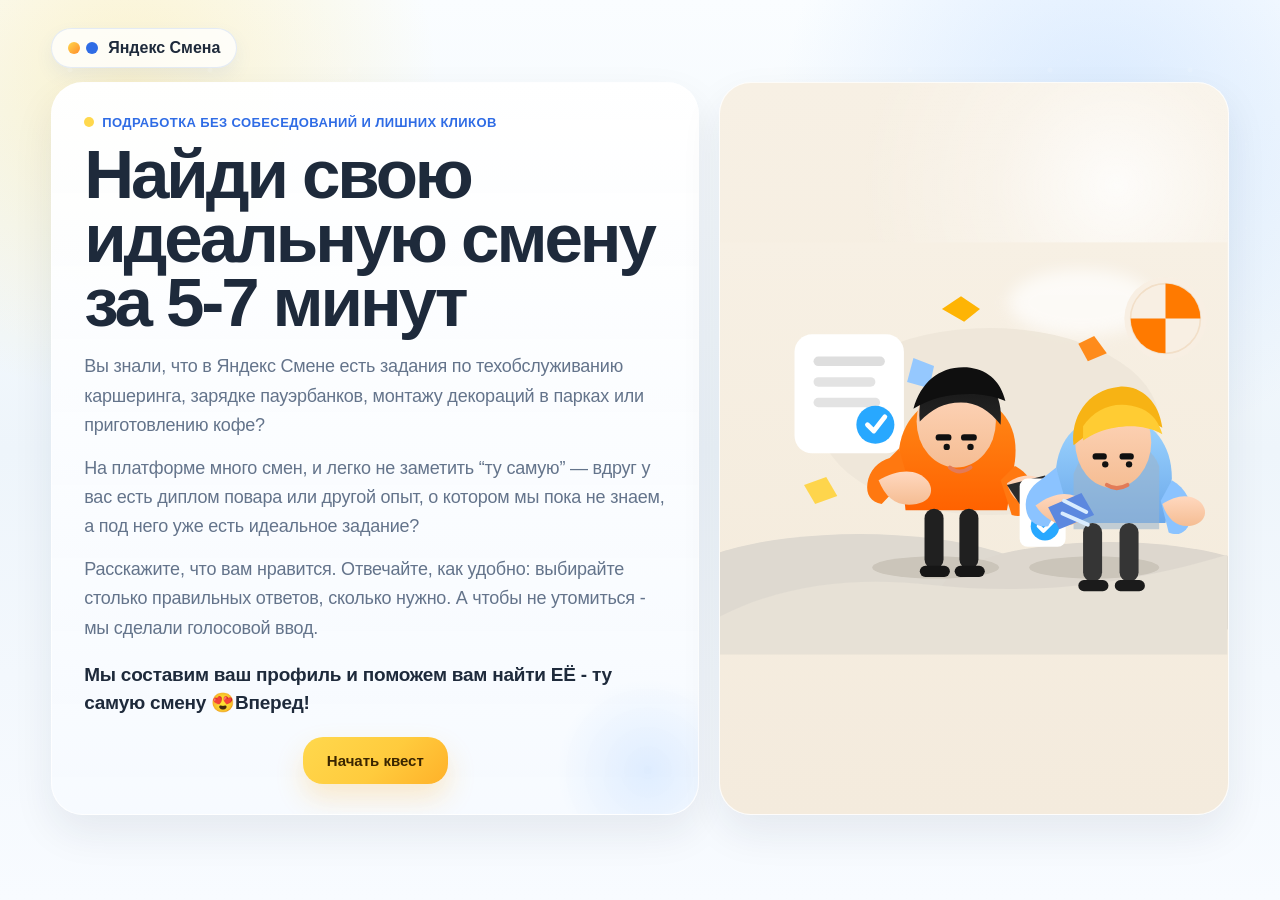
==== commit 4a6821f1: "Replace hero image with poster-style illustration" ====
--- a/site/index.html
+++ b/site/index.html
@@ -29,151 +29,116 @@
           </div>
         </div>
 
-                <div class="hero-scene" aria-hidden="true">
+        <div class="hero-scene" aria-hidden="true">
           <svg class="hero-illustration" viewBox="0 0 640 520" role="presentation" xmlns="http://www.w3.org/2000/svg">
             <defs>
-              <linearGradient id="skyGrad" x1="0" y1="0" x2="0" y2="1">
-                <stop offset="0%" stop-color="#bcdcff"/>
-                <stop offset="55%" stop-color="#dcebff"/>
-                <stop offset="100%" stop-color="#f7fbff"/>
-              </linearGradient>
-              <radialGradient id="sunGlow" cx="50%" cy="10%" r="42%">
-                <stop offset="0%" stop-color="#ffffff" stop-opacity="0.95"/>
-                <stop offset="55%" stop-color="#ffffff" stop-opacity="0.28"/>
-                <stop offset="100%" stop-color="#ffffff" stop-opacity="0"/>
-              </radialGradient>
-              <linearGradient id="stadiumGrad" x1="0" y1="0" x2="0" y2="1">
-                <stop offset="0%" stop-color="#f8fdff"/>
-                <stop offset="30%" stop-color="#cfe3fb"/>
-                <stop offset="72%" stop-color="#89b1e5"/>
-                <stop offset="100%" stop-color="#6e96d1"/>
-              </linearGradient>
-              <linearGradient id="pathGrad" x1="0" y1="0" x2="0" y2="1">
-                <stop offset="0%" stop-color="#ffffff" stop-opacity="0.84"/>
-                <stop offset="100%" stop-color="#ddeaf9" stop-opacity="0.94"/>
-              </linearGradient>
-              <linearGradient id="coatBlue" x1="0" y1="0" x2="0" y2="1">
-                <stop offset="0%" stop-color="#2c58c8"/>
-                <stop offset="100%" stop-color="#213f85"/>
-              </linearGradient>
-              <linearGradient id="coatOrange" x1="0" y1="0" x2="0" y2="1">
-                <stop offset="0%" stop-color="#ff9636"/>
-                <stop offset="100%" stop-color="#ec6f07"/>
-              </linearGradient>
-              <linearGradient id="skinGrad" x1="0" y1="0" x2="0" y2="1">
-                <stop offset="0%" stop-color="#ffd9af"/>
-                <stop offset="100%" stop-color="#f2bf84"/>
-              </linearGradient>
-              <linearGradient id="hairBrown" x1="0" y1="0" x2="0" y2="1">
-                <stop offset="0%" stop-color="#6f4122"/>
-                <stop offset="100%" stop-color="#4d2712"/>
-              </linearGradient>
-              <linearGradient id="dogBrown" x1="0" y1="0" x2="0" y2="1">
-                <stop offset="0%" stop-color="#9d622e"/>
-                <stop offset="100%" stop-color="#7a4a23"/>
-              </linearGradient>
-              <filter id="softShadow" x="-20%" y="-20%" width="140%" height="140%">
-                <feDropShadow dx="0" dy="10" stdDeviation="10" flood-color="#5a84bc" flood-opacity="0.18"/>
+              <linearGradient id="heroCream" x1="0" y1="0" x2="0" y2="1">
+                <stop offset="0%" stop-color="#f7f0e4"/>
+                <stop offset="100%" stop-color="#f4ebdc"/>
+              </linearGradient>
+              <linearGradient id="shirtOrange" x1="0" y1="0" x2="0" y2="1">
+                <stop offset="0%" stop-color="#ff8a18"/>
+                <stop offset="100%" stop-color="#ff6200"/>
+              </linearGradient>
+              <linearGradient id="shirtBlue" x1="0" y1="0" x2="0" y2="1">
+                <stop offset="0%" stop-color="#9fd6ff"/>
+                <stop offset="100%" stop-color="#6aa7ea"/>
+              </linearGradient>
+              <linearGradient id="skinTone" x1="0" y1="0" x2="0" y2="1">
+                <stop offset="0%" stop-color="#ffd8bf"/>
+                <stop offset="100%" stop-color="#f5bd93"/>
+              </linearGradient>
+              <linearGradient id="hairDark" x1="0" y1="0" x2="0" y2="1">
+                <stop offset="0%" stop-color="#141414"/>
+                <stop offset="100%" stop-color="#252525"/>
+              </linearGradient>
+              <filter id="heroGlow" x="-20%" y="-20%" width="140%" height="140%">
+                <feGaussianBlur stdDeviation="10"/>
               </filter>
             </defs>
-            <rect width="640" height="520" fill="url(#skyGrad)"/>
-            <ellipse cx="320" cy="92" rx="170" ry="78" fill="url(#sunGlow)"/>
-            <ellipse cx="320" cy="418" rx="268" ry="98" fill="#f8fbff" opacity="0.95"/>
-            <path d="M222 372C272 312 370 310 420 372V520H222Z" fill="url(#pathGrad)" opacity="0.98"/>
-            <g opacity="0.94" filter="url(#softShadow)">
-              <ellipse cx="320" cy="218" rx="214" ry="88" fill="url(#stadiumGrad)"/>
-              <ellipse cx="320" cy="196" rx="188" ry="42" fill="#edf6ff"/>
-              <rect x="150" y="214" width="340" height="76" rx="34" fill="#8eb5e7"/>
-              <rect x="160" y="224" width="320" height="52" rx="24" fill="#7aa5dd" opacity="0.72"/>
-              <path d="M205 170L172 106" stroke="#5b87d8" stroke-width="11" stroke-linecap="round"/>
-              <path d="M435 170L468 106" stroke="#5b87d8" stroke-width="11" stroke-linecap="round"/>
-              <path d="M266 160L248 108" stroke="#5b87d8" stroke-width="10" stroke-linecap="round"/>
-              <path d="M374 160L392 108" stroke="#5b87d8" stroke-width="10" stroke-linecap="round"/>
-            </g>
-            <g opacity="0.95">
-              <g transform="translate(62 334)">
-                <rect x="0" y="0" width="24" height="72" rx="12" fill="#9bc0ef"/>
-                <ellipse cx="12" cy="-6" rx="22" ry="28" fill="#9bc0ef"/>
-              </g>
-              <g transform="translate(554 334)">
-                <rect x="0" y="0" width="24" height="72" rx="12" fill="#9bc0ef"/>
-                <ellipse cx="12" cy="-6" rx="22" ry="28" fill="#9bc0ef"/>
-              </g>
-            </g>
-            <g filter="url(#softShadow)">
-              <g transform="translate(112 232)">
-                <ellipse cx="66" cy="196" rx="56" ry="12" fill="#b7d1f0"/>
-                <rect x="34" y="40" width="64" height="114" rx="28" fill="url(#coatBlue)"/>
-                <rect x="24" y="40" width="16" height="86" rx="10" fill="url(#coatBlue)" transform="rotate(8 32 83)"/>
-                <rect x="96" y="48" width="16" height="80" rx="10" fill="url(#coatBlue)" transform="rotate(-10 104 88)"/>
-                <rect x="44" y="152" width="18" height="54" rx="10" fill="#294697"/>
-                <rect x="72" y="152" width="18" height="54" rx="10" fill="#294697"/>
-                <rect x="40" y="200" width="28" height="14" rx="7" fill="#1d2a45"/>
-                <rect x="68" y="200" width="28" height="14" rx="7" fill="#1d2a45"/>
-                <rect x="42" y="30" width="50" height="16" rx="8" fill="#277fd4"/>
-                <rect x="76" y="40" width="12" height="40" rx="8" fill="#277fd4" transform="rotate(10 82 60)"/>
-                <ellipse cx="66" cy="8" rx="28" ry="32" fill="url(#skinGrad)"/>
-                <path d="M40 0C44 -16 56 -24 70 -24C84 -24 95 -16 92 0Z" fill="url(#hairBrown)"/>
-                <path d="M28 -10C38 -26 52 -34 70 -34C87 -34 100 -28 108 -12L104 -2H32Z" fill="#3558b7"/>
-                <circle cx="58" cy="6" r="2.8" fill="#1f3452"/>
-                <circle cx="74" cy="6" r="2.8" fill="#1f3452"/>
-                <path d="M61 20Q66 24 71 20" stroke="#c66d49" stroke-width="3" stroke-linecap="round" fill="none"/>
-                <rect x="52" y="114" width="10" height="16" rx="5" fill="url(#skinGrad)"/>
-                <rect x="94" y="114" width="10" height="16" rx="5" fill="url(#skinGrad)"/>
-                <rect x="46" y="74" width="10" height="10" rx="3" fill="#f4ca59"/>
-              </g>
-              <g transform="translate(360 222)">
-                <ellipse cx="72" cy="206" rx="58" ry="12" fill="#b7d1f0"/>
-                <rect x="40" y="54" width="64" height="104" rx="28" fill="url(#coatOrange)"/>
-                <rect x="28" y="56" width="16" height="82" rx="10" fill="url(#coatOrange)" transform="rotate(5 36 97)"/>
-                <rect x="100" y="62" width="16" height="74" rx="10" fill="url(#coatOrange)" transform="rotate(-8 108 99)"/>
-                <rect x="36" y="164" width="18" height="52" rx="10" fill="#ec7b16"/>
-                <rect x="76" y="164" width="18" height="52" rx="10" fill="#ec7b16"/>
-                <rect x="30" y="208" width="30" height="14" rx="7" fill="#1d2a45"/>
-                <rect x="74" y="208" width="30" height="14" rx="7" fill="#1d2a45"/>
-                <ellipse cx="72" cy="16" rx="28" ry="32" fill="url(#skinGrad)"/>
-                <path d="M43 4C43 -18 56 -32 74 -32C92 -32 102 -18 102 6V34H94C90 22 84 14 72 14C60 14 54 22 50 34H43Z" fill="url(#hairBrown)"/>
-                <rect x="48" y="-10" width="52" height="18" rx="9" fill="#ff8518"/>
-                <rect x="28" y="74" width="88" height="122" rx="20" fill="#203457"/>
-                <path d="M62 72Q72 56 82 72" stroke="#203457" stroke-width="5" fill="none" stroke-linecap="round"/>
-                <circle cx="64" cy="16" r="2.8" fill="#1f3452"/>
-                <circle cx="80" cy="16" r="2.8" fill="#1f3452"/>
-                <path d="M66 30Q72 34 79 30" stroke="#ca7057" stroke-width="3" stroke-linecap="round" fill="none"/>
-                <rect x="28" y="122" width="10" height="16" rx="5" fill="url(#skinGrad)"/>
-                <rect x="104" y="120" width="10" height="16" rx="5" fill="url(#skinGrad)"/>
-              </g>
-              <g transform="translate(292 372)">
-                <ellipse cx="34" cy="52" rx="34" ry="10" fill="#bfd6f1"/>
-                <rect x="10" y="16" width="46" height="34" rx="16" fill="url(#dogBrown)"/>
-                <circle cx="32" cy="14" r="16" fill="url(#dogBrown)"/>
-                <path d="M20 4L12 12L18 18Z" fill="#7c4a21"/>
-                <path d="M44 4L52 10L46 18Z" fill="#7c4a21"/>
-                <rect x="12" y="18" width="38" height="10" rx="5" fill="#347fe1"/>
-                <rect x="36" y="24" width="8" height="18" rx="4" fill="#347fe1" transform="rotate(10 40 33)"/>
-                <circle cx="26" cy="12" r="2.2" fill="#23170e"/>
-                <circle cx="38" cy="12" r="2.2" fill="#23170e"/>
-                <circle cx="32" cy="18" r="3" fill="#23170e"/>
-                <rect x="18" y="48" width="7" height="14" rx="4" fill="#74441e"/>
-                <rect x="41" y="48" width="7" height="14" rx="4" fill="#74441e"/>
-                <rect x="52" y="28" width="18" height="8" rx="4" fill="#7c4a21" transform="rotate(26 61 32)"/>
-              </g>
-            </g>
-            <g>
-              <g transform="translate(190 164)">
-                <circle r="34" fill="#ffffff" opacity="0.96"/>
-                <path d="M-10 2L-1 12L12 -10" fill="none" stroke="#27b36a" stroke-width="6" stroke-linecap="round" stroke-linejoin="round"/>
-              </g>
-              <g transform="translate(430 244)">
-                <circle r="34" fill="#ffffff" opacity="0.96"/>
-                <path d="M-10 2L-1 12L12 -10" fill="none" stroke="#27b36a" stroke-width="6" stroke-linecap="round" stroke-linejoin="round"/>
-              </g>
-              <g transform="translate(320 122)">
-                <circle r="38" fill="#ffffff" opacity="0.98"/>
-                <path d="M-12 2L-2 14L14 -12" fill="none" stroke="#27b36a" stroke-width="6" stroke-linecap="round" stroke-linejoin="round"/>
-              </g>
-            </g>
-            <rect x="472" y="78" width="18" height="18" rx="4" fill="#ffbf47" transform="rotate(45 481 87)"/>
-            <rect x="162" y="86" width="14" height="14" rx="3" fill="#4d87e8" transform="rotate(32 169 93)"/>
+
+            <rect width="640" height="520" fill="url(#heroCream)"/>
+            <ellipse cx="456" cy="76" rx="92" ry="42" fill="#ffffff" opacity="0.7" filter="url(#heroGlow)"/>
+            <ellipse cx="176" cy="438" rx="238" ry="70" fill="#ded9d0"/>
+            <ellipse cx="492" cy="442" rx="214" ry="64" fill="#ddd7ce"/>
+            <path d="M0 472C82 430 174 422 264 432C374 444 494 438 640 394V520H0Z" fill="#e7e1d6"/>
+            <ellipse cx="340" cy="226" rx="214" ry="118" fill="#efe7da" opacity="0.9"/>
+
+            <g transform="translate(510 44)">
+              <circle cx="52" cy="52" r="52" fill="#f8efe3"/>
+              <circle cx="52" cy="52" r="44" fill="none" stroke="#f2dfc8" stroke-width="2"/>
+              <path d="M52 8A44 44 0 0 1 96 52H52Z" fill="#ff7a00"/>
+              <path d="M8 52A44 44 0 0 0 52 96V52Z" fill="#ff7a00"/>
+            </g>
+
+            <g transform="translate(94 116)">
+              <rect x="0" y="0" width="138" height="150" rx="22" fill="#ffffff"/>
+              <rect x="24" y="28" width="90" height="12" rx="6" fill="#1a1a1a" opacity="0.14"/>
+              <rect x="24" y="54" width="78" height="12" rx="6" fill="#1a1a1a" opacity="0.12"/>
+              <rect x="24" y="80" width="84" height="12" rx="6" fill="#1a1a1a" opacity="0.12"/>
+              <circle cx="102" cy="114" r="24" fill="#28a8ff"/>
+              <path d="M92 114L100 122L114 104" fill="none" stroke="#ffffff" stroke-width="6" stroke-linecap="round" stroke-linejoin="round"/>
+            </g>
+
+            <g opacity="0.98">
+              <path d="M280 84L304 68L328 84L308 100Z" fill="#ffb300"/>
+              <path d="M106 306L134 296L148 320L120 330Z" fill="#ffd54a"/>
+              <path d="M452 128L472 118L488 140L464 150Z" fill="#ff8a18"/>
+              <path d="M504 270L526 258L548 278L522 292Z" fill="#ffb300"/>
+              <path d="M244 146L270 156L264 184L236 176Z" fill="#94c8ff"/>
+            </g>
+
+            <g transform="translate(184 182)">
+              <ellipse cx="88" cy="228" rx="80" ry="14" fill="#cbc5ba"/>
+              <path d="M42 78C48 34 82 8 126 12C168 16 194 46 188 94L178 156H50Z" fill="url(#shirtOrange)"/>
+              <path d="M30 90C16 94 4 106 2 122C0 136 6 146 20 148L52 114L42 78Z" fill="#ff7810"/>
+              <path d="M188 100C204 108 214 124 212 142C210 160 198 166 184 162L170 118Z" fill="#ff7810"/>
+              <rect x="74" y="154" width="24" height="76" rx="12" fill="#202020"/>
+              <rect x="118" y="154" width="24" height="76" rx="12" fill="#202020"/>
+              <rect x="68" y="226" width="38" height="14" rx="7" fill="#161616"/>
+              <rect x="112" y="226" width="38" height="14" rx="7" fill="#161616"/>
+              <path d="M16 118C34 108 52 104 66 110C88 120 88 144 64 148C40 152 26 142 16 118Z" fill="url(#skinTone)"/>
+              <path d="M178 122C194 110 212 108 224 120C236 132 232 146 216 148C198 152 184 144 178 122Z" fill="url(#skinTone)"/>
+              <ellipse cx="114" cy="44" rx="50" ry="58" fill="url(#skinTone)"/>
+              <path d="M68 44C64 0 88 -20 122 -18C154 -16 174 8 170 48C156 30 140 20 120 20C98 20 84 28 68 44Z" fill="url(#hairDark)"/>
+              <path d="M60 28C70 -8 96 -28 132 -24C156 -20 170 -6 176 18C156 10 138 8 116 10C94 12 76 18 60 28Z" fill="#0f0f0f"/>
+              <rect x="88" y="60" width="20" height="8" rx="4" fill="#101010"/>
+              <rect x="120" y="60" width="20" height="8" rx="4" fill="#101010"/>
+              <circle cx="102" cy="76" r="4" fill="#111"/>
+              <circle cx="132" cy="76" r="4" fill="#111"/>
+              <path d="M106 102Q118 112 132 102" fill="none" stroke="#e27b58" stroke-width="5" stroke-linecap="round"/>
+              <path d="M178 124L226 112L244 138L194 148Z" fill="#2b2b2b"/>
+              <rect x="194" y="116" width="58" height="86" rx="10" fill="#ffffff"/>
+              <rect x="206" y="130" width="34" height="8" rx="4" fill="#d9d9d9"/>
+              <rect x="206" y="146" width="30" height="8" rx="4" fill="#dfdfdf"/>
+              <circle cx="226" cy="176" r="18" fill="#28a8ff"/>
+              <path d="M218 176L224 182L236 170" fill="none" stroke="#fff" stroke-width="5" stroke-linecap="round" stroke-linejoin="round"/>
+            </g>
+
+            <g transform="translate(386 200)">
+              <ellipse cx="86" cy="210" rx="82" ry="14" fill="#cbc5ba"/>
+              <path d="M38 84C44 32 84 14 126 20C160 26 184 54 184 98L176 154H44Z" fill="url(#shirtBlue)"/>
+              <path d="M18 100C6 108 -2 120 0 136C2 152 14 160 28 158L48 120L38 84Z" fill="#8bc3ff"/>
+              <path d="M184 100C202 110 210 128 208 146C206 164 194 172 180 166L170 126Z" fill="#8bc3ff"/>
+              <path d="M68 74C82 56 102 48 124 50C144 52 160 62 168 82V162H60V92Z" fill="#9db6cc" opacity="0.58"/>
+              <rect x="72" y="154" width="24" height="74" rx="12" fill="#353535"/>
+              <rect x="118" y="154" width="24" height="74" rx="12" fill="#353535"/>
+              <rect x="66" y="226" width="38" height="14" rx="7" fill="#1b1b1b"/>
+              <rect x="112" y="226" width="38" height="14" rx="7" fill="#1b1b1b"/>
+              <path d="M12 132C30 118 48 114 62 120C76 126 80 140 70 150C54 164 28 156 12 132Z" fill="url(#skinTone)"/>
+              <path d="M172 130C188 120 204 116 218 126C230 136 228 150 214 156C196 162 180 154 172 130Z" fill="url(#skinTone)"/>
+              <ellipse cx="110" cy="52" rx="48" ry="58" fill="url(#skinTone)"/>
+              <path d="M60 56C56 22 76 -14 118 -18C144 -20 168 0 172 34C156 24 142 22 128 24C100 28 82 38 60 56Z" fill="#f7b314"/>
+              <path d="M72 32C88 8 116 -2 146 10C160 16 168 28 172 42C154 32 132 30 112 34C98 36 84 42 72 50Z" fill="#ffcc33"/>
+              <rect x="84" y="66" width="18" height="8" rx="4" fill="#101010"/>
+              <rect x="118" y="66" width="18" height="8" rx="4" fill="#101010"/>
+              <circle cx="100" cy="80" r="4" fill="#111"/>
+              <circle cx="130" cy="80" r="4" fill="#111"/>
+              <path d="M102 106Q114 114 128 106" fill="none" stroke="#e27b58" stroke-width="5" stroke-linecap="round"/>
+              <path d="M28 134L70 116L86 144L42 162Z" fill="#5c88df"/>
+              <path d="M48 126L76 140" stroke="#d9ecff" stroke-width="5" stroke-linecap="round"/>
+              <path d="M46 142L78 156" stroke="#d9ecff" stroke-width="5" stroke-linecap="round"/>
+            </g>
           </svg>
         </div>
       </div>
--- a/site/landing.css
+++ b/site/landing.css
@@ -151,22 +151,27 @@
 }
 
 .hero-story {
-  margin-top: 16px;
+  margin-top: 18px;
   display: grid;
-  gap: 12px;
-  max-width: 700px;
+  gap: 14px;
+  max-width: 660px;
 }
 
 .hero-story p {
   margin: 0;
   color: var(--muted);
-  font-size: 17px;
-  line-height: 1.55;
+  font-size: 18px;
+  line-height: 1.62;
+  letter-spacing: -0.012em;
+  text-wrap: pretty;
 }
 
 .hero-story-accent {
   color: var(--ink) !important;
   font-weight: 700;
+  margin-top: 4px !important;
+  font-size: 19px !important;
+  line-height: 1.48 !important;
 }
 
 .hero-pills,
@@ -234,9 +239,10 @@
 
 .hero-scene {
   min-height: 440px;
+  overflow: hidden;
   background:
-    radial-gradient(circle at 50% 10%, rgba(255,255,255,0.98) 0%, rgba(255,255,255,0.5) 20%, transparent 38%),
-    linear-gradient(180deg, #bedcff 0%, #d6eaff 30%, #eaf4ff 62%, #f8fbff 100%);
+    radial-gradient(circle at 78% 14%, rgba(255,255,255,0.82) 0%, rgba(255,255,255,0.28) 16%, transparent 34%),
+    linear-gradient(180deg, #f7f0e4 0%, #f4ebdd 100%);
 }
 
 .hero-illustration {
@@ -1668,7 +1674,16 @@
 
   .subtitle,
   .hero-story p {
-    font-size: 18px;
+    font-size: 17px;
+  }
+
+  .hero-story {
+    gap: 12px;
+    max-width: 100%;
+  }
+
+  .hero-story-accent {
+    font-size: 18px !important;
   }
 
   .hero-pills,
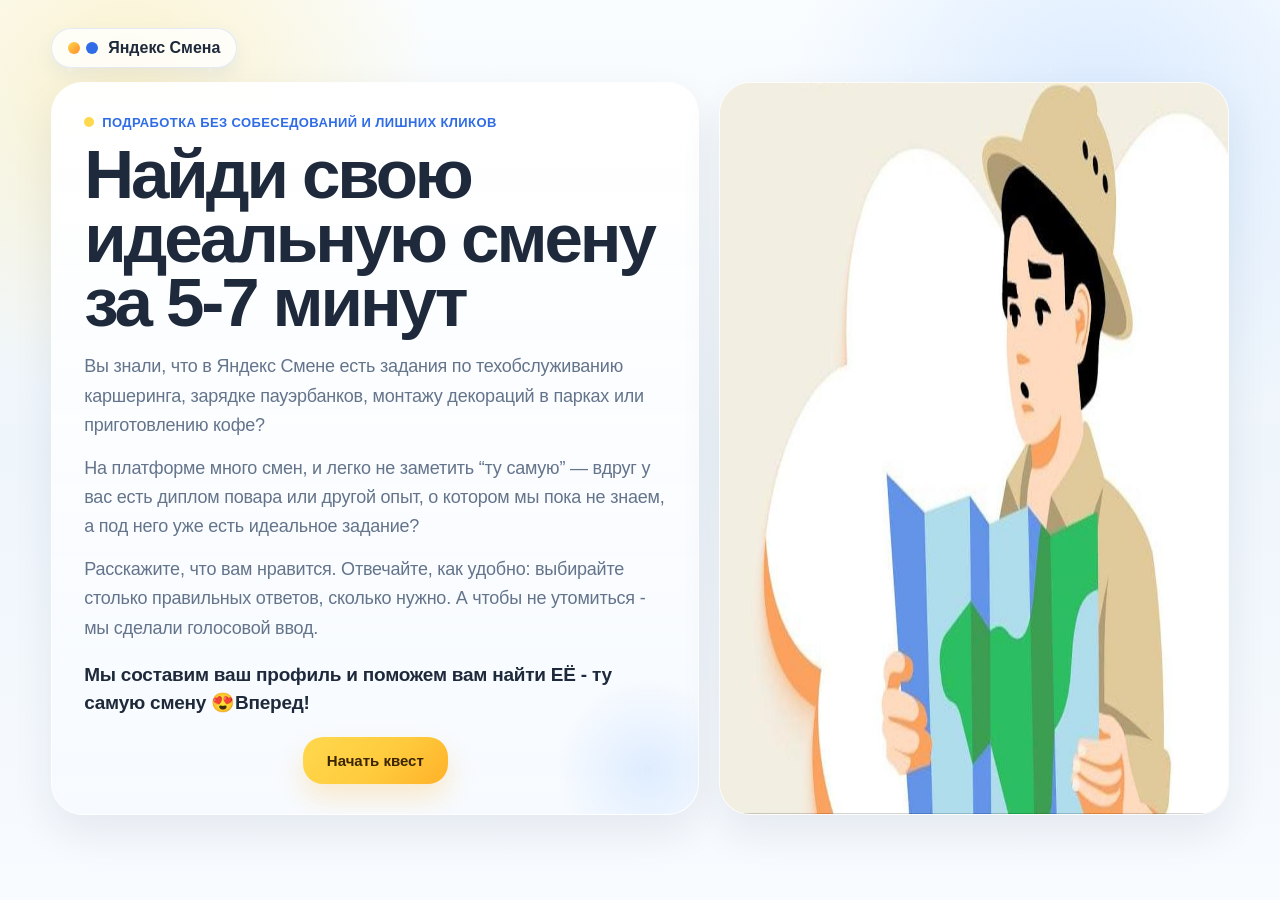
==== commit 08923d42: "Replace hero SVG with provided JPEG image" ====
--- a/site/index.html
+++ b/site/index.html
@@ -30,116 +30,7 @@
         </div>
 
         <div class="hero-scene" aria-hidden="true">
-          <svg class="hero-illustration" viewBox="0 0 640 520" role="presentation" xmlns="http://www.w3.org/2000/svg">
-            <defs>
-              <linearGradient id="heroCream" x1="0" y1="0" x2="0" y2="1">
-                <stop offset="0%" stop-color="#f7f0e4"/>
-                <stop offset="100%" stop-color="#f4ebdc"/>
-              </linearGradient>
-              <linearGradient id="shirtOrange" x1="0" y1="0" x2="0" y2="1">
-                <stop offset="0%" stop-color="#ff8a18"/>
-                <stop offset="100%" stop-color="#ff6200"/>
-              </linearGradient>
-              <linearGradient id="shirtBlue" x1="0" y1="0" x2="0" y2="1">
-                <stop offset="0%" stop-color="#9fd6ff"/>
-                <stop offset="100%" stop-color="#6aa7ea"/>
-              </linearGradient>
-              <linearGradient id="skinTone" x1="0" y1="0" x2="0" y2="1">
-                <stop offset="0%" stop-color="#ffd8bf"/>
-                <stop offset="100%" stop-color="#f5bd93"/>
-              </linearGradient>
-              <linearGradient id="hairDark" x1="0" y1="0" x2="0" y2="1">
-                <stop offset="0%" stop-color="#141414"/>
-                <stop offset="100%" stop-color="#252525"/>
-              </linearGradient>
-              <filter id="heroGlow" x="-20%" y="-20%" width="140%" height="140%">
-                <feGaussianBlur stdDeviation="10"/>
-              </filter>
-            </defs>
-
-            <rect width="640" height="520" fill="url(#heroCream)"/>
-            <ellipse cx="456" cy="76" rx="92" ry="42" fill="#ffffff" opacity="0.7" filter="url(#heroGlow)"/>
-            <ellipse cx="176" cy="438" rx="238" ry="70" fill="#ded9d0"/>
-            <ellipse cx="492" cy="442" rx="214" ry="64" fill="#ddd7ce"/>
-            <path d="M0 472C82 430 174 422 264 432C374 444 494 438 640 394V520H0Z" fill="#e7e1d6"/>
-            <ellipse cx="340" cy="226" rx="214" ry="118" fill="#efe7da" opacity="0.9"/>
-
-            <g transform="translate(510 44)">
-              <circle cx="52" cy="52" r="52" fill="#f8efe3"/>
-              <circle cx="52" cy="52" r="44" fill="none" stroke="#f2dfc8" stroke-width="2"/>
-              <path d="M52 8A44 44 0 0 1 96 52H52Z" fill="#ff7a00"/>
-              <path d="M8 52A44 44 0 0 0 52 96V52Z" fill="#ff7a00"/>
-            </g>
-
-            <g transform="translate(94 116)">
-              <rect x="0" y="0" width="138" height="150" rx="22" fill="#ffffff"/>
-              <rect x="24" y="28" width="90" height="12" rx="6" fill="#1a1a1a" opacity="0.14"/>
-              <rect x="24" y="54" width="78" height="12" rx="6" fill="#1a1a1a" opacity="0.12"/>
-              <rect x="24" y="80" width="84" height="12" rx="6" fill="#1a1a1a" opacity="0.12"/>
-              <circle cx="102" cy="114" r="24" fill="#28a8ff"/>
-              <path d="M92 114L100 122L114 104" fill="none" stroke="#ffffff" stroke-width="6" stroke-linecap="round" stroke-linejoin="round"/>
-            </g>
-
-            <g opacity="0.98">
-              <path d="M280 84L304 68L328 84L308 100Z" fill="#ffb300"/>
-              <path d="M106 306L134 296L148 320L120 330Z" fill="#ffd54a"/>
-              <path d="M452 128L472 118L488 140L464 150Z" fill="#ff8a18"/>
-              <path d="M504 270L526 258L548 278L522 292Z" fill="#ffb300"/>
-              <path d="M244 146L270 156L264 184L236 176Z" fill="#94c8ff"/>
-            </g>
-
-            <g transform="translate(184 182)">
-              <ellipse cx="88" cy="228" rx="80" ry="14" fill="#cbc5ba"/>
-              <path d="M42 78C48 34 82 8 126 12C168 16 194 46 188 94L178 156H50Z" fill="url(#shirtOrange)"/>
-              <path d="M30 90C16 94 4 106 2 122C0 136 6 146 20 148L52 114L42 78Z" fill="#ff7810"/>
-              <path d="M188 100C204 108 214 124 212 142C210 160 198 166 184 162L170 118Z" fill="#ff7810"/>
-              <rect x="74" y="154" width="24" height="76" rx="12" fill="#202020"/>
-              <rect x="118" y="154" width="24" height="76" rx="12" fill="#202020"/>
-              <rect x="68" y="226" width="38" height="14" rx="7" fill="#161616"/>
-              <rect x="112" y="226" width="38" height="14" rx="7" fill="#161616"/>
-              <path d="M16 118C34 108 52 104 66 110C88 120 88 144 64 148C40 152 26 142 16 118Z" fill="url(#skinTone)"/>
-              <path d="M178 122C194 110 212 108 224 120C236 132 232 146 216 148C198 152 184 144 178 122Z" fill="url(#skinTone)"/>
-              <ellipse cx="114" cy="44" rx="50" ry="58" fill="url(#skinTone)"/>
-              <path d="M68 44C64 0 88 -20 122 -18C154 -16 174 8 170 48C156 30 140 20 120 20C98 20 84 28 68 44Z" fill="url(#hairDark)"/>
-              <path d="M60 28C70 -8 96 -28 132 -24C156 -20 170 -6 176 18C156 10 138 8 116 10C94 12 76 18 60 28Z" fill="#0f0f0f"/>
-              <rect x="88" y="60" width="20" height="8" rx="4" fill="#101010"/>
-              <rect x="120" y="60" width="20" height="8" rx="4" fill="#101010"/>
-              <circle cx="102" cy="76" r="4" fill="#111"/>
-              <circle cx="132" cy="76" r="4" fill="#111"/>
-              <path d="M106 102Q118 112 132 102" fill="none" stroke="#e27b58" stroke-width="5" stroke-linecap="round"/>
-              <path d="M178 124L226 112L244 138L194 148Z" fill="#2b2b2b"/>
-              <rect x="194" y="116" width="58" height="86" rx="10" fill="#ffffff"/>
-              <rect x="206" y="130" width="34" height="8" rx="4" fill="#d9d9d9"/>
-              <rect x="206" y="146" width="30" height="8" rx="4" fill="#dfdfdf"/>
-              <circle cx="226" cy="176" r="18" fill="#28a8ff"/>
-              <path d="M218 176L224 182L236 170" fill="none" stroke="#fff" stroke-width="5" stroke-linecap="round" stroke-linejoin="round"/>
-            </g>
-
-            <g transform="translate(386 200)">
-              <ellipse cx="86" cy="210" rx="82" ry="14" fill="#cbc5ba"/>
-              <path d="M38 84C44 32 84 14 126 20C160 26 184 54 184 98L176 154H44Z" fill="url(#shirtBlue)"/>
-              <path d="M18 100C6 108 -2 120 0 136C2 152 14 160 28 158L48 120L38 84Z" fill="#8bc3ff"/>
-              <path d="M184 100C202 110 210 128 208 146C206 164 194 172 180 166L170 126Z" fill="#8bc3ff"/>
-              <path d="M68 74C82 56 102 48 124 50C144 52 160 62 168 82V162H60V92Z" fill="#9db6cc" opacity="0.58"/>
-              <rect x="72" y="154" width="24" height="74" rx="12" fill="#353535"/>
-              <rect x="118" y="154" width="24" height="74" rx="12" fill="#353535"/>
-              <rect x="66" y="226" width="38" height="14" rx="7" fill="#1b1b1b"/>
-              <rect x="112" y="226" width="38" height="14" rx="7" fill="#1b1b1b"/>
-              <path d="M12 132C30 118 48 114 62 120C76 126 80 140 70 150C54 164 28 156 12 132Z" fill="url(#skinTone)"/>
-              <path d="M172 130C188 120 204 116 218 126C230 136 228 150 214 156C196 162 180 154 172 130Z" fill="url(#skinTone)"/>
-              <ellipse cx="110" cy="52" rx="48" ry="58" fill="url(#skinTone)"/>
-              <path d="M60 56C56 22 76 -14 118 -18C144 -20 168 0 172 34C156 24 142 22 128 24C100 28 82 38 60 56Z" fill="#f7b314"/>
-              <path d="M72 32C88 8 116 -2 146 10C160 16 168 28 172 42C154 32 132 30 112 34C98 36 84 42 72 50Z" fill="#ffcc33"/>
-              <rect x="84" y="66" width="18" height="8" rx="4" fill="#101010"/>
-              <rect x="118" y="66" width="18" height="8" rx="4" fill="#101010"/>
-              <circle cx="100" cy="80" r="4" fill="#111"/>
-              <circle cx="130" cy="80" r="4" fill="#111"/>
-              <path d="M102 106Q114 114 128 106" fill="none" stroke="#e27b58" stroke-width="5" stroke-linecap="round"/>
-              <path d="M28 134L70 116L86 144L42 162Z" fill="#5c88df"/>
-              <path d="M48 126L76 140" stroke="#d9ecff" stroke-width="5" stroke-linecap="round"/>
-              <path d="M46 142L78 156" stroke="#d9ecff" stroke-width="5" stroke-linecap="round"/>
-            </g>
-          </svg>
+          <img class="hero-illustration" src="./assets/hero-main.jpg" alt="Yandex Smena hero image" loading="eager" decoding="async" />
         </div>
       </div>
     </div>
@@ -215,11 +106,6 @@
           </div>
         </article>
 
-        <article class="tile tile-radar">
-          <h3>Кружок самопознания</h3>
-          <p class="muted">Пять осей твоего профиля: нагрузка, общение, цифра, стабильность и готовность учиться.</p>
-          <canvas id="radar" width="320" height="260"></canvas>
-        </article>
       </div>
 
       <div class="tile large result-section-block" id="recommendations"></div>
@@ -233,3 +119,4 @@
 </body>
 </html>
 
+
--- a/site/landing.css
+++ b/site/landing.css
@@ -1064,6 +1064,35 @@
   line-height: 1.25;
 }
 
+.options.options-bundle {
+  gap: 16px;
+}
+
+.bundle-block {
+  padding: 16px;
+  border-radius: 18px;
+  border: 1px solid rgba(47, 108, 229, 0.12);
+  background: rgba(255, 255, 255, 0.7);
+}
+
+.bundle-block-title {
+  margin: 0 0 10px;
+  font-size: 20px;
+  line-height: 1.2;
+  color: #1d2b3f;
+}
+
+.bundle-block-hint {
+  margin: 0 0 12px;
+  color: var(--muted);
+  font-size: 14px;
+}
+
+.bundle-options {
+  display: grid;
+  gap: 10px;
+}
+
 .input-wrap {
   margin-top: 16px;
   display: grid;
@@ -1780,3 +1809,127 @@
     transform-origin: bottom left;
   }
 }
+
+.options-cards-grid {
+  grid-template-columns: repeat(2, minmax(0, 1fr));
+}
+
+.options-cards-grid .option {
+  min-height: 132px;
+  display: flex;
+  align-items: flex-start;
+  line-height: 1.35;
+}
+
+.options-skills-grid {
+  grid-template-columns: repeat(4, minmax(0, 1fr));
+  gap: 12px;
+}
+
+.options-skills-grid .option {
+  min-height: 88px;
+  display: flex;
+  align-items: flex-start;
+  line-height: 1.25;
+  font-size: 14px;
+}
+
+.message-card,
+.matrix-card,
+.range-card {
+  padding: 18px;
+  border-radius: 22px;
+  background: rgba(255,255,255,0.98);
+  border: 1px solid rgba(47, 108, 229, 0.1);
+  box-shadow: 0 10px 24px rgba(47, 108, 229, 0.05);
+}
+
+.message-card h3 {
+  margin: 0 0 8px;
+  font-size: 24px;
+}
+
+.message-card p {
+  margin: 0;
+  color: var(--muted);
+  line-height: 1.5;
+}
+
+.options-matrix {
+  grid-template-columns: repeat(2, minmax(0, 1fr));
+}
+
+.matrix-card-head,
+.range-card-head {
+  display: flex;
+  justify-content: space-between;
+  gap: 12px;
+  align-items: flex-start;
+  margin-bottom: 14px;
+}
+
+.matrix-card-head strong,
+.range-card-head strong {
+  font-size: 17px;
+  line-height: 1.35;
+}
+
+.matrix-level,
+.range-output {
+  color: var(--brand-orange-deep);
+  font-weight: 800;
+  font-size: 14px;
+  text-align: right;
+}
+
+.matrix-slider,
+.range-slider {
+  width: 100%;
+  accent-color: var(--brand-orange);
+}
+
+.matrix-scale,
+.range-scale {
+  display: grid;
+  gap: 10px;
+  margin-top: 10px;
+  color: var(--muted);
+  font-size: 12px;
+}
+
+.matrix-scale {
+  grid-template-columns: repeat(4, minmax(0, 1fr));
+}
+
+.range-scale-hours {
+  grid-template-columns: repeat(12, minmax(0, 1fr));
+  text-align: center;
+}
+
+.range-output {
+  min-width: 78px;
+}
+
+@media (max-width: 900px) {
+  .options-cards-grid,
+  .options-matrix {
+    grid-template-columns: 1fr;
+  }
+}
+
+@media (max-width: 640px) {
+  .options-skills-grid {
+    grid-template-columns: repeat(2, minmax(0, 1fr));
+  }
+
+  .matrix-card-head,
+  .range-card-head {
+    flex-direction: column;
+    align-items: flex-start;
+  }
+
+  .range-scale-hours {
+    grid-template-columns: repeat(6, minmax(0, 1fr));
+    row-gap: 6px;
+  }
+}
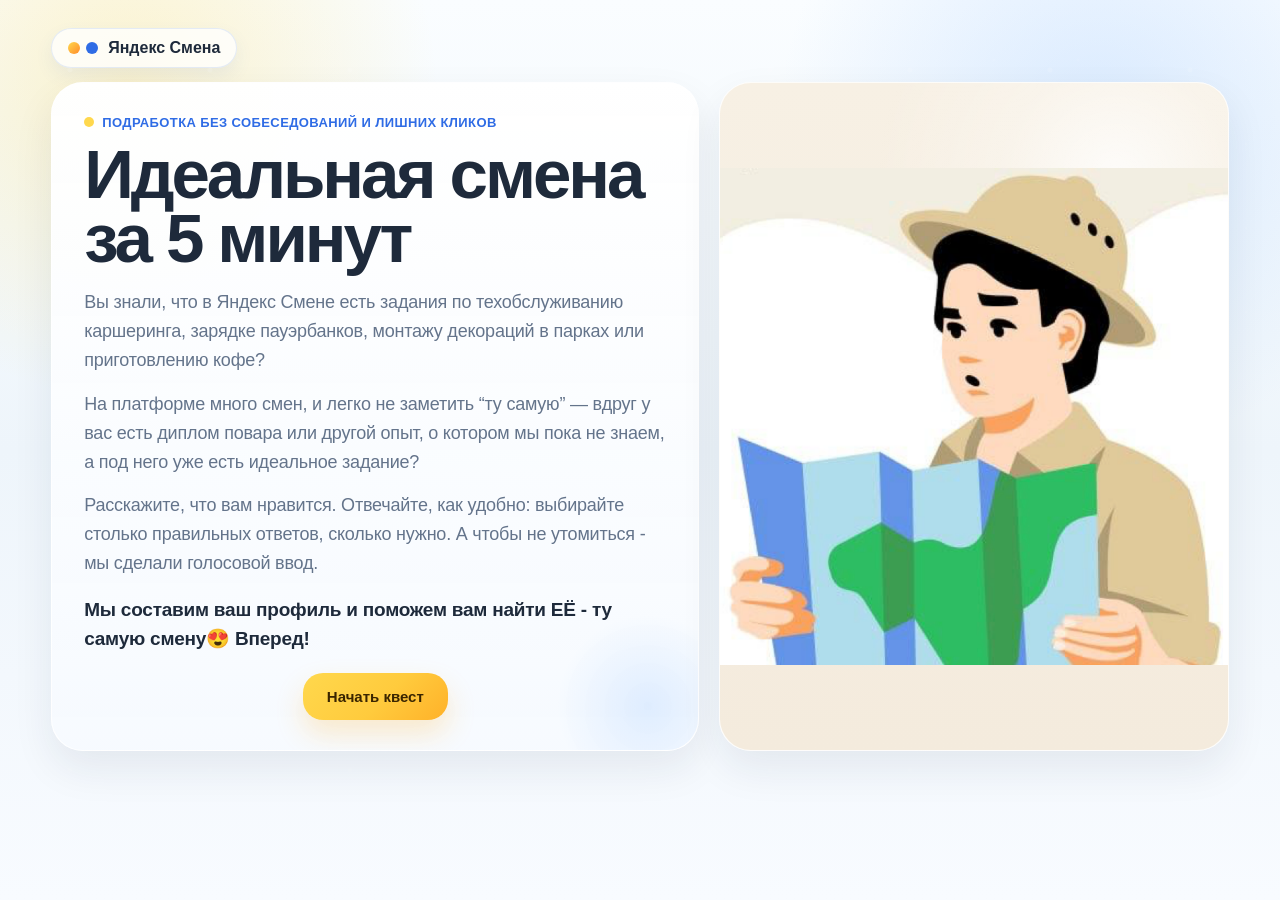
==== commit f6ac2934: "Update hero image to provided PNG and preserve aspect ratio" ====
--- a/site/index.html
+++ b/site/index.html
@@ -16,12 +16,12 @@
       <div class="hero-shell">
         <div class="hero-copy">
           <p class="hero-kicker">Подработка без собеседований и лишних кликов</p>
-          <h1>Найди свою идеальную смену за 5-7 минут</h1>
+          <h1>Идеальная смена за 5 минут</h1>
           <div class="hero-story">
             <p>Вы знали, что в Яндекс Смене есть задания по техобслуживанию каршеринга, зарядке пауэрбанков, монтажу декораций в парках или приготовлению кофе?</p>
             <p>На платформе много смен, и легко не заметить “ту самую” — вдруг у вас есть диплом повара или другой опыт, о котором мы пока не знаем, а под него уже есть идеальное задание?</p>
             <p>Расскажите, что вам нравится. Отвечайте, как удобно: выбирайте столько правильных ответов, сколько нужно. А чтобы не утомиться - мы сделали голосовой ввод.</p>
-            <p class="hero-story-accent">Мы составим ваш профиль и поможем вам найти ЕЁ - ту самую смену 😍Вперед!</p>
+            <p class="hero-story-accent">Мы составим ваш профиль и поможем вам найти ЕЁ - ту самую смену😍 Вперед!</p>
           </div>
 
           <div class="hero-actions">
@@ -30,7 +30,7 @@
         </div>
 
         <div class="hero-scene" aria-hidden="true">
-          <img class="hero-illustration" src="./assets/hero-main.jpg" alt="Yandex Smena hero image" loading="eager" decoding="async" />
+          <img class="hero-illustration" src="./assets/hero-main.png" alt="Yandex Smena hero image" loading="eager" decoding="async" />
         </div>
       </div>
     </div>
--- a/site/landing.css
+++ b/site/landing.css
@@ -250,6 +250,8 @@
   width: 100%;
   height: 100%;
   min-height: 416px;
+  object-fit: contain;
+  object-position: center;
 }
 
 .scene-sky-glow {
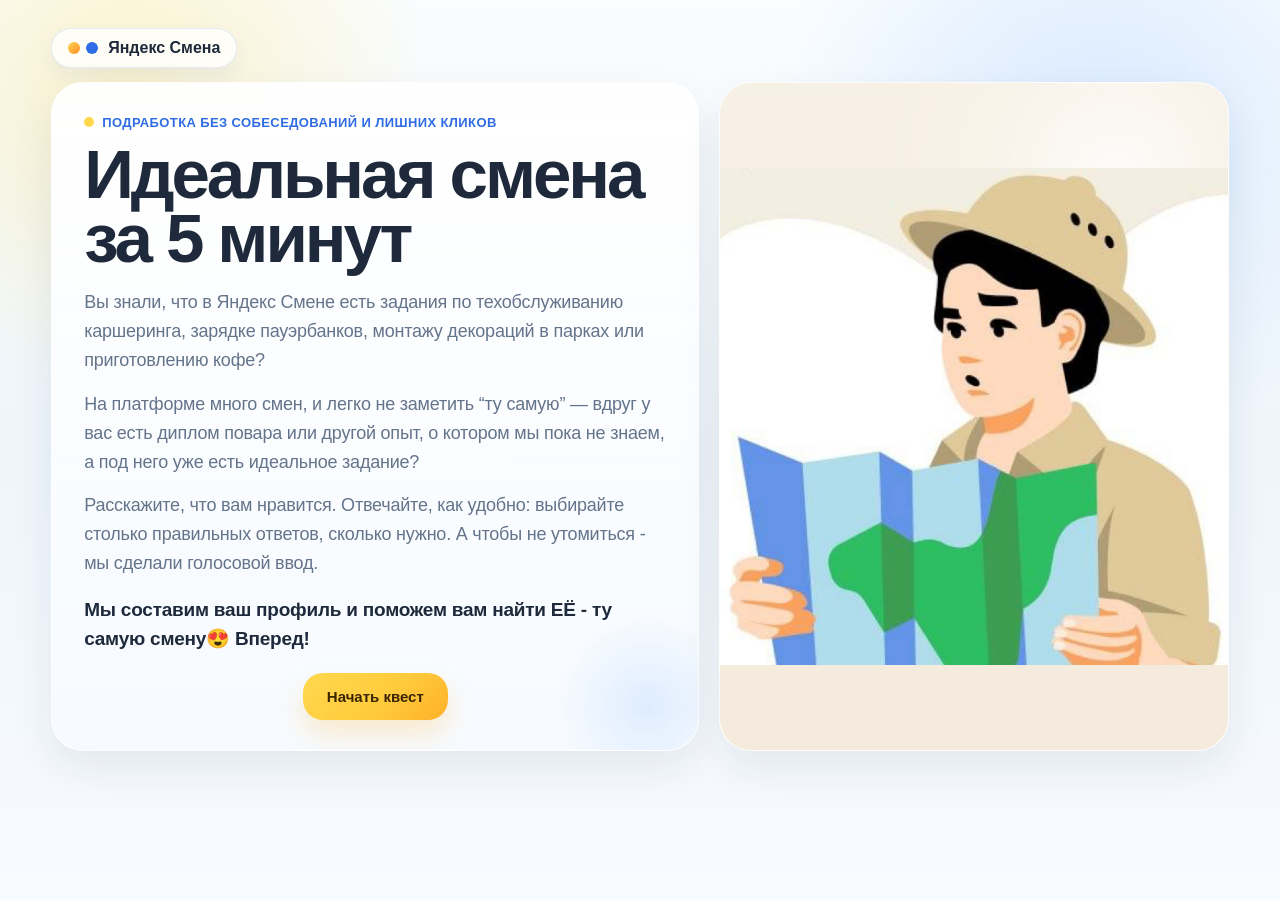
==== commit 3f7f9fe7: "Simplify profile block and remove city/edit-learning UI" ====
--- a/site/index.html
+++ b/site/index.html
@@ -83,26 +83,11 @@
 
           <div class="stats">
             <div><span>Доход (4 смены/нед)</span><strong id="incomeForecast"></strong></div>
-            <div><span>Готовность к обучению</span><strong id="trainReadiness"></strong></div>
             <div><span>Уровень совпадения топ-роли</span><strong id="topScore"></strong></div>
           </div>
 
           <div class="result-actions">
-            <button id="editLocationBtn" class="btn btn-ghost">Изменить город</button>
             <button id="restartBtn" class="btn btn-ghost">Пройти заново</button>
-          </div>
-
-          <div id="locationEditor" class="location-editor hidden">
-            <div class="location-editor-grid">
-              <div class="suggest-input">
-                <input id="resultCityInput" class="text-answer" type="text" autocomplete="address-level2" placeholder="Город" />
-                <div id="resultCityAutocomplete" class="autocomplete hidden"></div>
-              </div>
-            </div>
-            <div class="location-editor-actions">
-              <button id="saveLocationBtn" class="btn btn-primary">Обновить ссылку на смены</button>
-              <button id="cancelLocationBtn" class="btn btn-ghost">Отмена</button>
-            </div>
           </div>
         </article>
 
--- a/site/landing.css
+++ b/site/landing.css
@@ -1020,7 +1020,7 @@
 .options {
   margin-top: 16px;
   display: grid;
-  gap: 12px;
+  gap: 8px;
 }
 
 .options.options-tiled {
@@ -1037,7 +1037,7 @@
 
 .option {
   border: 2px solid transparent;
-  padding: 16px 18px;
+  padding: 12px 16px;
   background: rgba(255,255,255,0.98);
   color: #19304f;
   text-align: left;
@@ -1061,9 +1061,10 @@
 .options.options-tiled .option {
   min-height: 92px;
   display: flex;
-  align-items: flex-start;
-  justify-content: flex-start;
-  line-height: 1.25;
+  align-items: center;
+  justify-content: center;
+  text-align: center;
+  line-height: 1.15;
 }
 
 .options.options-bundle {
@@ -1092,7 +1093,7 @@
 
 .bundle-options {
   display: grid;
-  gap: 10px;
+  gap: 8px;
 }
 
 .input-wrap {
@@ -1819,8 +1820,10 @@
 .options-cards-grid .option {
   min-height: 132px;
   display: flex;
-  align-items: flex-start;
-  line-height: 1.35;
+  align-items: center;
+  justify-content: center;
+  text-align: center;
+  line-height: 1.15;
 }
 
 .options-skills-grid {
@@ -1831,8 +1834,10 @@
 .options-skills-grid .option {
   min-height: 88px;
   display: flex;
-  align-items: flex-start;
-  line-height: 1.25;
+  align-items: center;
+  justify-content: center;
+  text-align: center;
+  line-height: 1.1;
   font-size: 14px;
 }
 
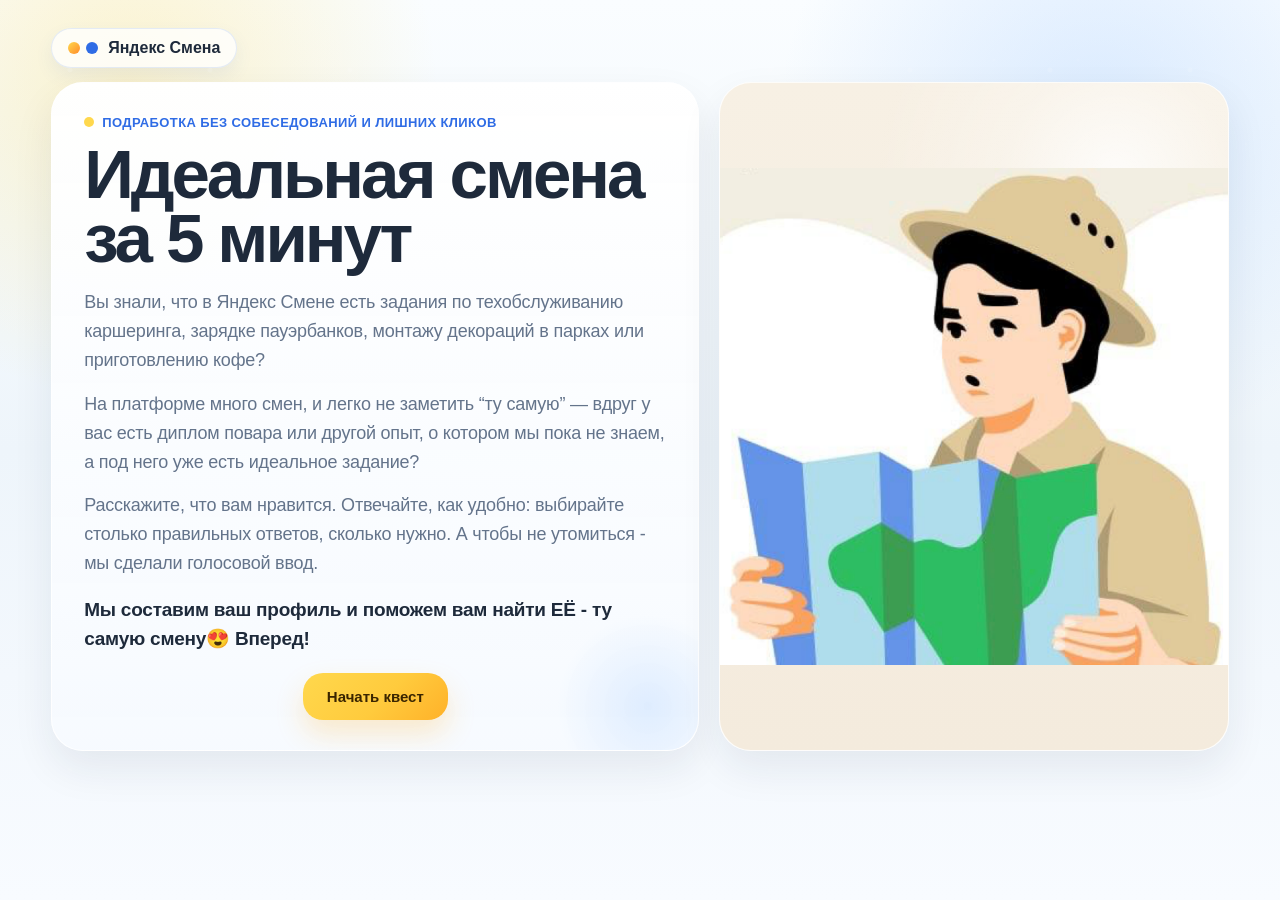
==== commit df3f1b27: "Merge df4f0f047b6df719bf41e12ca2d94df8dc616862 into c686865d916b1a1ba699bf1e695edb219de20cf2" ====
--- a/site/index.html
+++ b/site/index.html
@@ -1,4 +1,4 @@
-﻿<!doctype html>
+<!doctype html>
 <html lang="ru">
 <head>
   <meta charset="UTF-8" />
@@ -101,6 +101,10 @@
   </main>
 
   <script src="./landing.js"></script>
+  <script>
+    window.va = window.va || function () { (window.vaq = window.vaq || []).push(arguments); };
+  </script>
+  <script defer src="/_vercel/insights/script.js"></script>
 </body>
 </html>
 
--- a/site/landing.css
+++ b/site/landing.css
@@ -1436,6 +1436,16 @@
   font-size: 17px;
 }
 
+.role-stat-fit strong {
+  line-height: 1.3;
+  display: -webkit-box;
+  -webkit-line-clamp: 2;
+  -webkit-box-orient: vertical;
+  overflow: hidden;
+  text-overflow: ellipsis;
+  min-height: calc(1.3em * 2);
+}
+
 .role-tags {
   margin-top: 10px;
 }
@@ -1531,6 +1541,30 @@
   background:
     radial-gradient(circle at 100% 0, rgba(255,216,77,0.18), transparent 34%),
     linear-gradient(180deg, rgba(255,255,255,0.98) 0%, rgba(246,250,255,0.98) 100%);
+}
+
+.city-prompt {
+  font-weight: 800;
+  color: #223041;
+  font-size: 16px;
+}
+
+.city-input {
+  width: min(100%, 520px);
+  margin-top: 8px;
+  border-radius: 14px;
+  border: 1px solid rgba(47, 108, 229, 0.18);
+  background: rgba(255, 255, 255, 0.95);
+  color: var(--ink);
+  font-size: 17px;
+  line-height: 1.35;
+  padding: 12px 14px;
+  outline: none;
+}
+
+.city-input:focus {
+  border-color: rgba(47, 108, 229, 0.5);
+  box-shadow: 0 0 0 3px rgba(47, 108, 229, 0.12);
 }
 
 .city-link-top {
